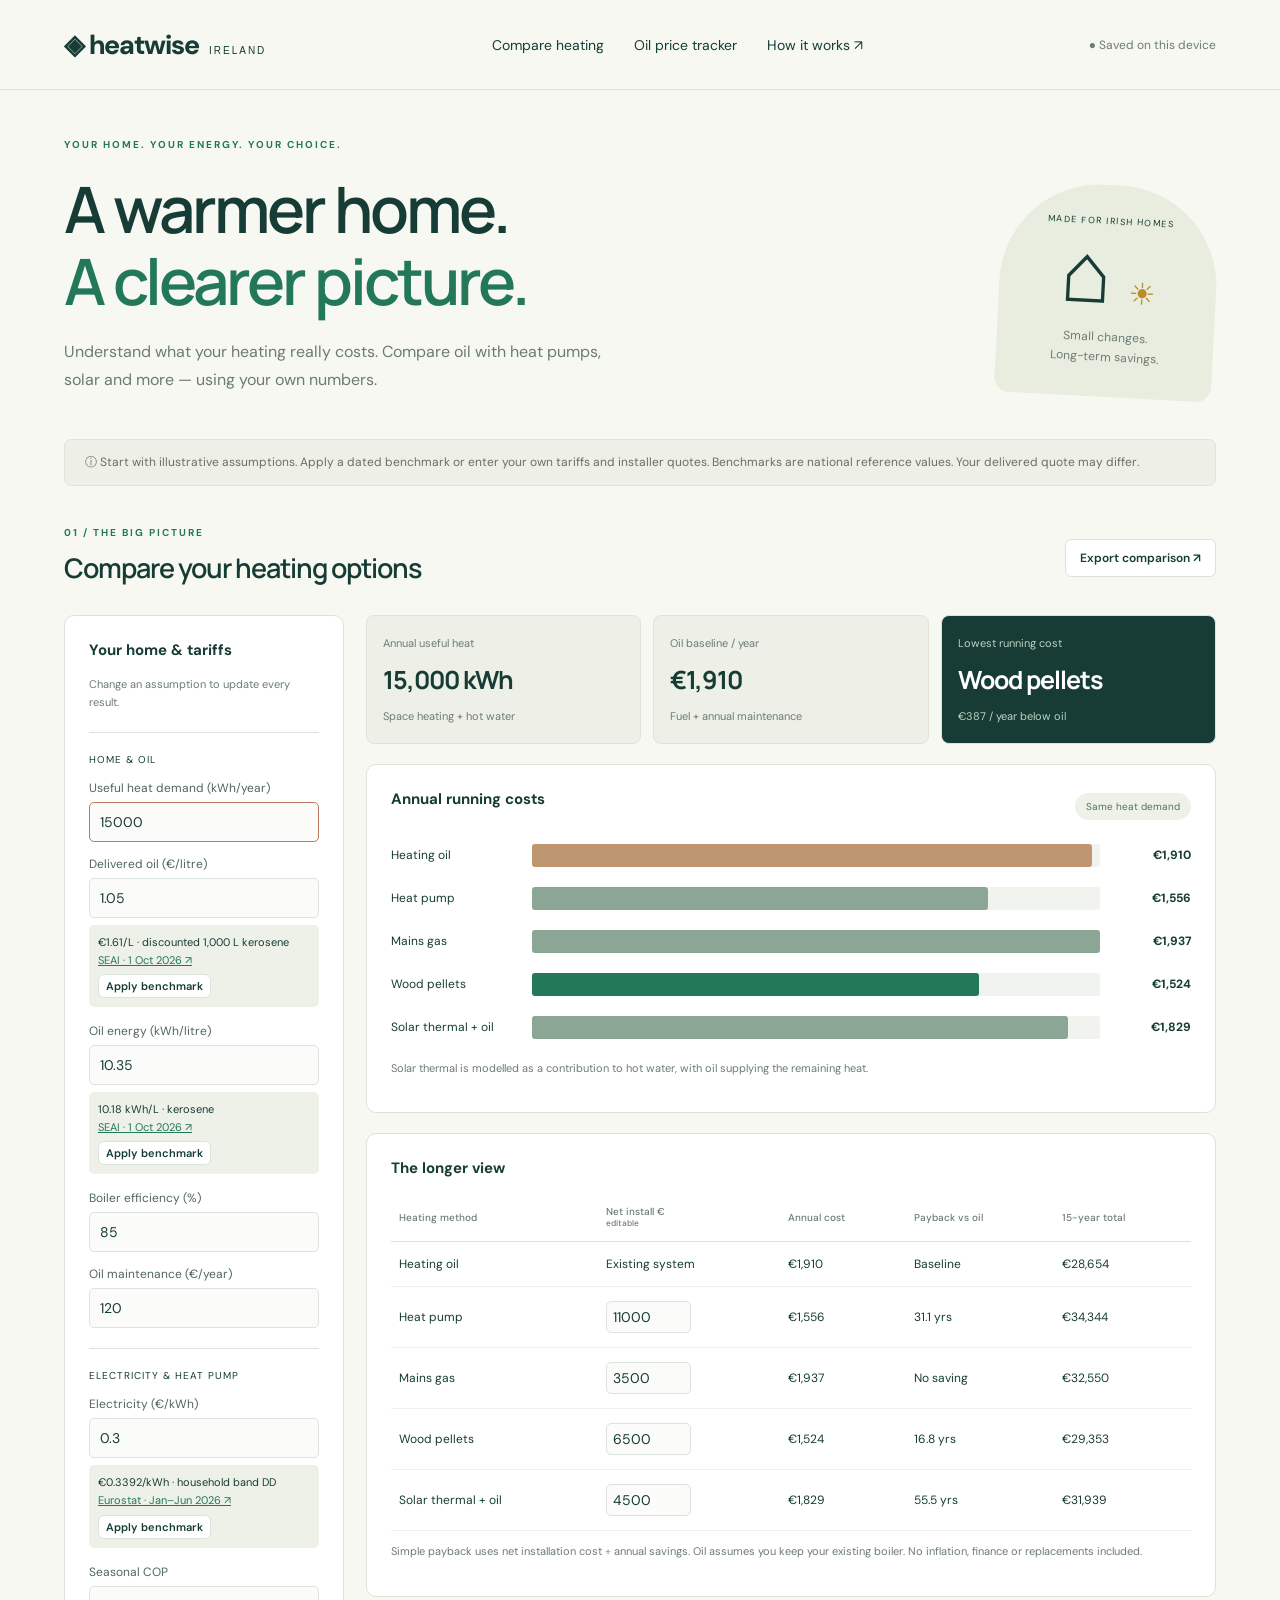
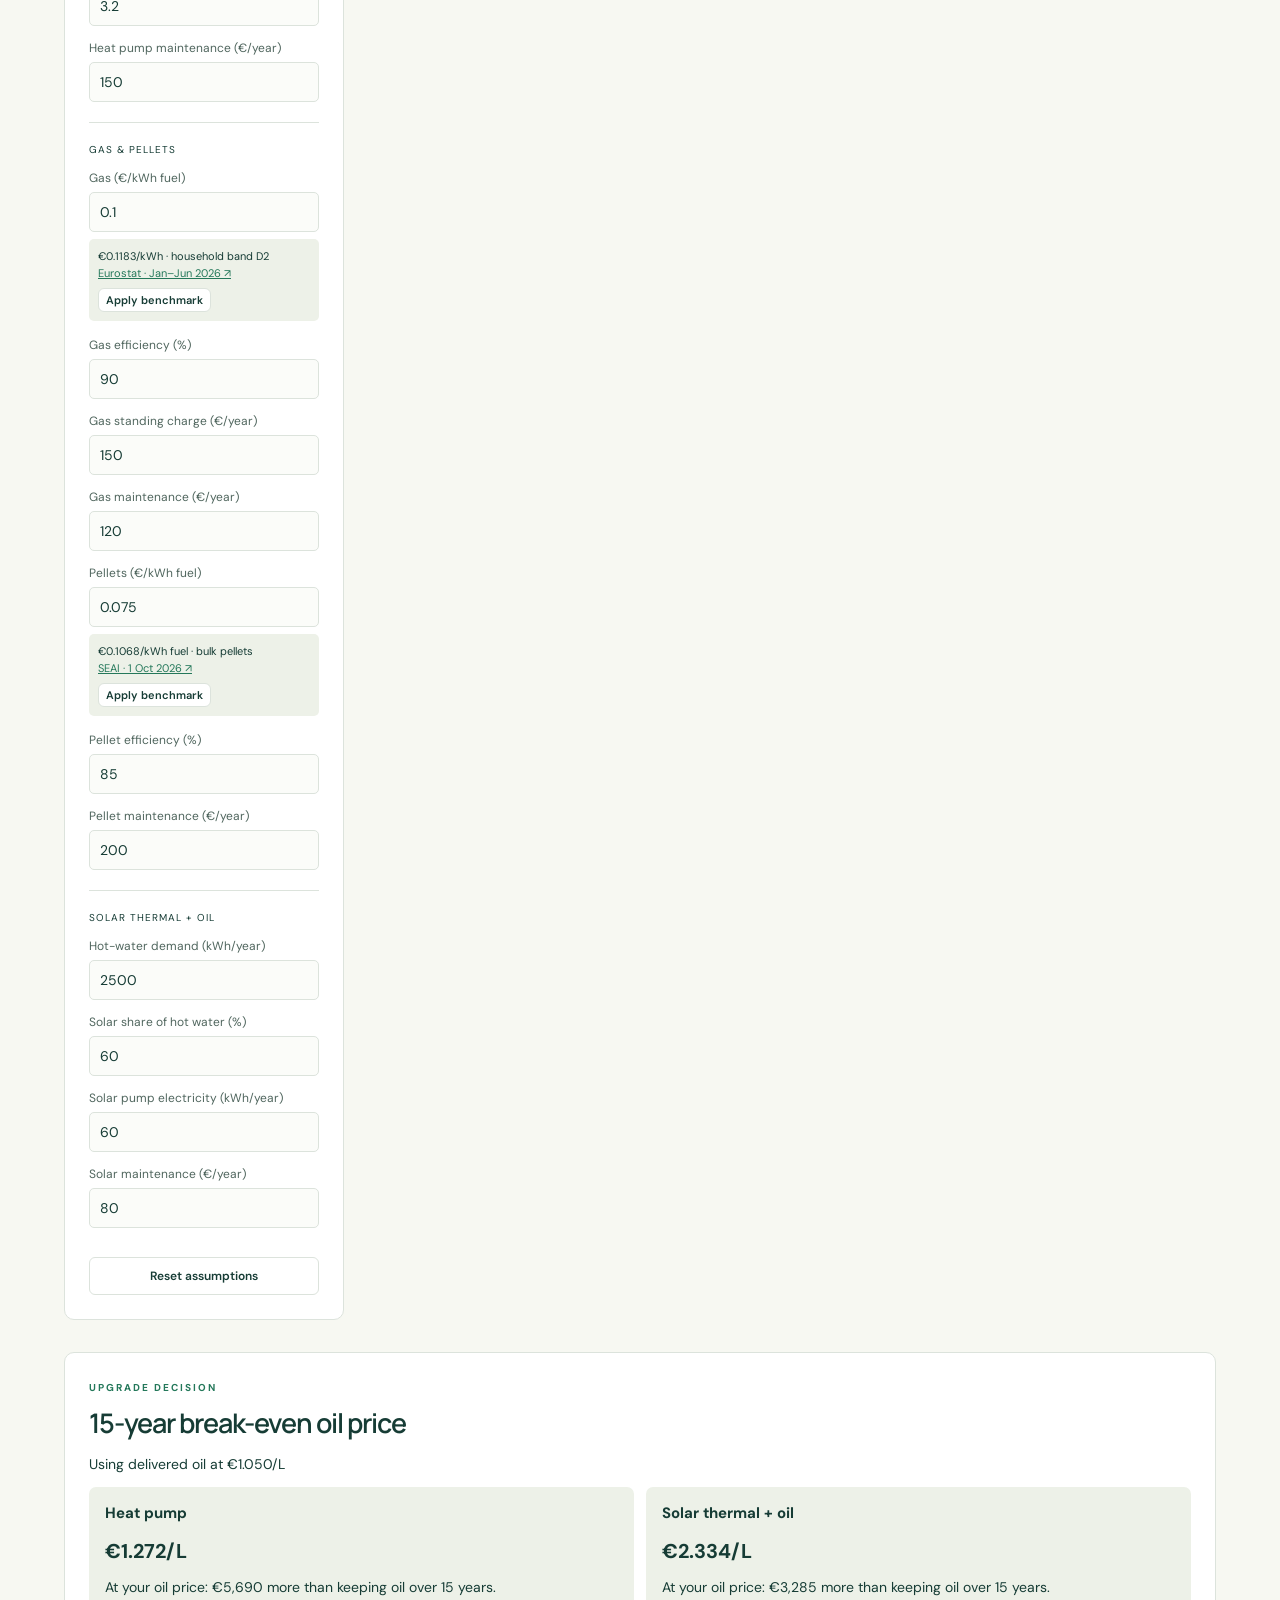
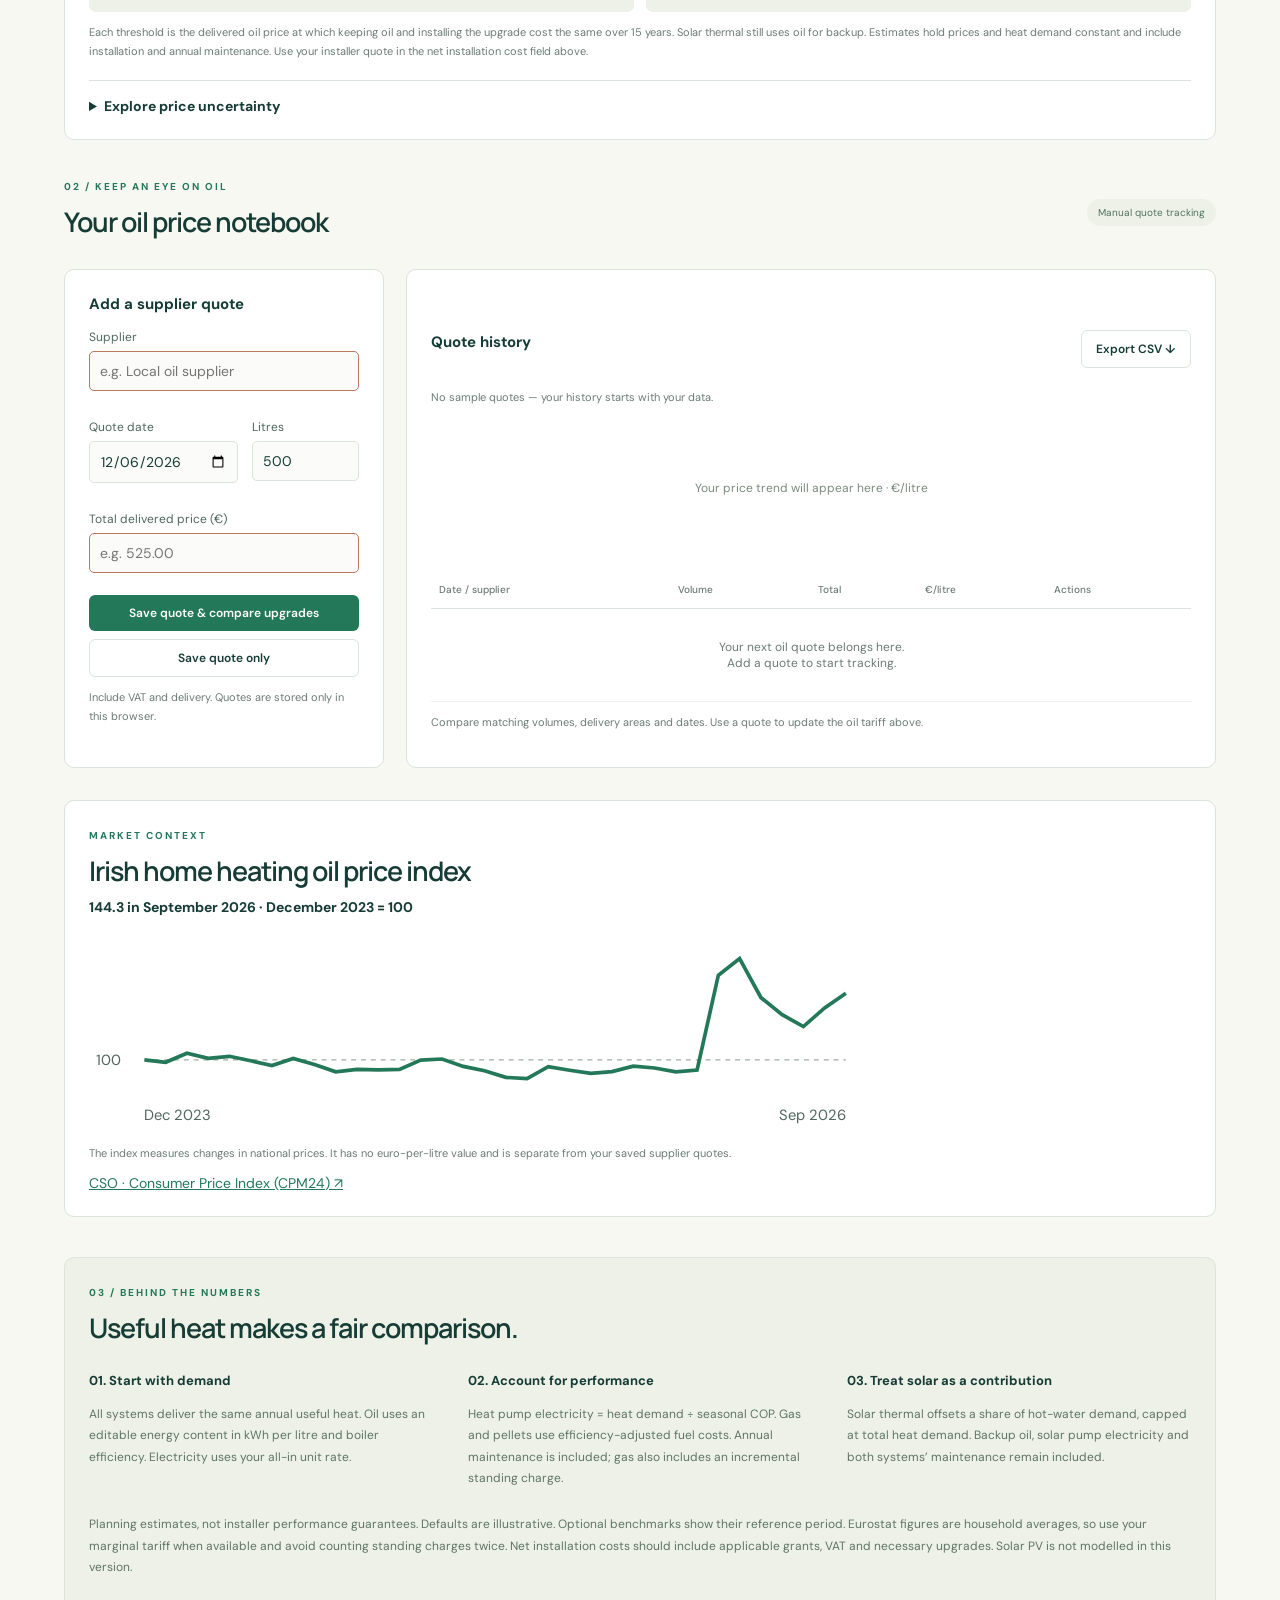
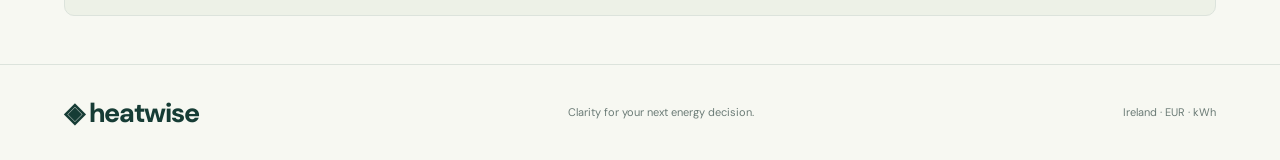
==== docs/index.html @ 2435d074 "Add Heatwise Ireland for GitHub Pages" ====
<!doctype html><html lang="en"><head><meta charset="UTF-8"><meta name="viewport" content="width=device-width,initial-scale=1"><title>Heatwise Ireland — Home heating, understood</title><link rel="stylesheet" href="style.css"></head><body><header><a class="brand" href="#">◈ heatwise<span>IRELAND</span></a><nav><a href="#compare">Compare heating</a><a href="#tracker">Oil price tracker</a><a href="#method">How it works ↗</a></nav><span class="local">● Saved on this device</span></header><main><div class="eyebrow">YOUR HOME. YOUR ENERGY. YOUR CHOICE.</div><section class="hero"><div><h1>A warmer home.<br><em>A clearer picture.</em></h1><p>Understand what your heating really costs. Compare oil with heat pumps, solar and more — using your own numbers.</p></div><div class="hero-note"><span>MADE FOR IRISH HOMES</span><div class="house">⌂ <span>☀</span></div><p>Small changes.<br>Long-term savings.</p></div></section><div class="notice">ⓘ Start with illustrative assumptions. Apply a dated benchmark or enter your own tariffs and installer quotes. Benchmarks are national reference values. Your delivered quote may differ.</div><section id="compare"><div class="section-head"><div><span class="eyebrow">01 / THE BIG PICTURE</span><h2>Compare your heating options</h2></div><button id="export">Export comparison ↗</button></div><div class="workspace"><aside class="panel"><h3>Your home & tariffs</h3><p class="muted">Change an assumption to update every result.</p><div id="fields"></div><button class="reset" id="reset">Reset assumptions</button></aside><div><div class="metrics"><div><span>Annual useful heat</span><strong id="heat"></strong><small>Space heating + hot water</small></div><div><span>Oil baseline / year</span><strong id="baseline"></strong><small>Fuel + annual maintenance</small></div><div class="green"><span>Lowest running cost</span><strong id="winner"></strong><small id="saving"></small></div></div><div class="panel results"><div class="section-head"><h3>Annual running costs</h3><span class="tag">Same heat demand</span></div><div id="bars"></div><p class="muted">Solar thermal is modelled as a contribution to hot water, with oil supplying the remaining heat.</p></div><div class="panel table-wrap"><h3>The longer view</h3><table><thead><tr><th>Heating method</th><th>Net install € <small>editable</small></th><th>Annual cost</th><th>Payback vs oil</th><th>15-year total</th></tr></thead><tbody id="table"></tbody></table><p class="muted">Simple payback uses net installation cost ÷ annual savings. Oil assumes you keep your existing boiler. No inflation, finance or replacements included.</p></div></div></div></section><section class="panel index-panel" id="upgrade-decision" aria-labelledby="upgrade-title">
  <span class="eyebrow">UPGRADE DECISION</span>
  <h2 id="upgrade-title" tabindex="-1">15-year break-even oil price</h2>
  <p id="upgrade-oil"></p>
  <div class="upgrade-options" id="upgrade-options" aria-live="polite"></div>
  <p class="muted">Each threshold is the delivered oil price at which keeping oil and installing the upgrade cost the same over 15 years. Solar thermal still uses oil for backup. Estimates hold prices and heat demand constant and include installation and annual maintenance. Use your installer quote in the net installation cost field above.</p>
<details id="price-uncertainty">
  <summary>Explore price uncertainty</summary>
  <p>See how oil and electricity prices could change the 15-year comparison. Scenarios start from the oil quote and electricity rate in your current comparison.</p>
  <div class="scenario-inputs">
    <label>Oil trend (% per year)<input id="scenario-oil" type="number" min="-20" max="20" step="0.5" value="0" required></label>
    <label>Electricity trend (% per year)<input id="scenario-electric" type="number" min="-20" max="20" step="0.5" value="0" required></label>
    <label>Electricity response to oil swings (%)<input id="scenario-link" type="number" min="0" max="100" step="5" value="25" required></label>
    <label>Heat pump performance (% of your seasonal COP)<input id="scenario-cop" type="number" min="25" max="100" step="1" value="100" required></label>
  </div>
  <div id="scenario-results" class="upgrade-options" aria-live="polite"></div>
  <p class="muted">1,000 scenarios. Year one uses your entered prices. Later years sample swings from overlapping 12-month changes in the CSO oil index (Dec 2023–Sep 2026), centred around your chosen trend. The electricity response is an assumption. At 25%, electricity follows one quarter of each oil swing on a log scale. Each year samples a fresh swing around the trend. Heat demand stays fixed and totals are undiscounted. The range covers the middle 80% of modelled outcomes. Scenario shares describe this model and its short historical sample.</p>
</details></section><section id="tracker"><div class="section-head"><div><span class="eyebrow">02 / KEEP AN EYE ON OIL</span><h2>Your oil price notebook</h2></div><span class="tag">Manual quote tracking</span></div><div class="tracker-grid"><form class="panel" id="quoteForm"><h3>Add a supplier quote</h3><label>Supplier<input id="supplier" required maxlength="80" placeholder="e.g. Local oil supplier"></label><div class="two"><label>Quote date<input id="date" type="date" required></label><label>Litres<input id="litres" type="number" min="1" max="20000" value="500" required></label></div><label>Total delivered price (€)<input id="total" type="number" min="0.01" max="100000" step="0.01" placeholder="e.g. 525.00" required></label><button class="primary" type="submit" value="compare">Save quote &amp; compare upgrades</button><button class="save-only" type="submit" value="save">Save quote only</button><p class="muted">Include VAT and delivery. Quotes are stored only in this browser.</p></form><div class="panel table-wrap"><div class="section-head"><h3>Quote history</h3><button id="exportQuotes">Export CSV ↓</button></div><div id="quoteSummary" class="muted"></div><svg id="chart" viewBox="0 0 650 130" role="img" aria-label="Oil quote prices over time"></svg><table><thead><tr><th>Date / supplier</th><th>Volume</th><th>Total</th><th>€/litre</th><th>Actions</th></tr></thead><tbody id="quotes"></tbody></table><p class="muted">Compare matching volumes, delivery areas and dates. Use a quote to update the oil tariff above.</p></div></div></section><section class="panel index-panel" aria-labelledby="index-title">
  <span class="eyebrow">MARKET CONTEXT</span>
  <h2 id="index-title">Irish home heating oil price index</h2>
  <strong id="index-latest"></strong>
  <svg id="oil-index-chart" viewBox="0 0 650 165" role="img"
    aria-label="CSO monthly home heating oil price index, December 2023 to September 2026. Latest value 144.3, with December 2023 equal to 100."></svg>
  <p class="muted">The index measures changes in national prices. It has no euro-per-litre value and is separate from your saved supplier quotes.</p>
  <a href="https://data.cso.ie/table/CPM24" target="_blank" rel="noopener">CSO · Consumer Price Index (CPM24) ↗</a>
</section><section class="panel method" id="method"><span class="eyebrow">03 / BEHIND THE NUMBERS</span><h2>Useful heat makes a fair comparison.</h2><div class="method-grid"><div><h3>01. Start with demand</h3><p>All systems deliver the same annual useful heat. Oil uses an editable energy content in kWh per litre and boiler efficiency. Electricity uses your all-in unit rate.</p></div><div><h3>02. Account for performance</h3><p>Heat pump electricity = heat demand ÷ seasonal COP. Gas and pellets use efficiency-adjusted fuel costs. Annual maintenance is included; gas also includes an incremental standing charge.</p></div><div><h3>03. Treat solar as a contribution</h3><p>Solar thermal offsets a share of hot-water demand, capped at total heat demand. Backup oil, solar pump electricity and both systems’ maintenance remain included.</p></div></div><p class="muted">Planning estimates, not installer performance guarantees. Defaults are illustrative. Optional benchmarks show their reference period. Eurostat figures are household averages, so use your marginal tariff when available and avoid counting standing charges twice. Net installation costs should include applicable grants, VAT and necessary upgrades. Solar PV is not modelled in this version.</p></section></main><footer><a class="brand" href="#">◈ heatwise</a><span>Clarity for your next energy decision.</span><span>Ireland · EUR · kWh</span></footer><div id="toast" role="status"></div><script src="benchmarks.js"></script><script src="price-scenarios.js"></script><script src="app.js"></script><script src="uncertainty.js"></script></body></html>
---- docs/style.css ----
@import url('https://fonts.googleapis.com/css2?family=DM+Sans:wght@400;500;600;700&family=Manrope:wght@400;500;600;700;800&display=swap');
:root{--ink:#163c35;--muted:#6b7b76;--line:#dce3dc;--green:#24785a;--bg:#f7f8f2}*{box-sizing:border-box}html{scroll-behavior:smooth}body{margin:0;background:var(--bg);color:var(--ink);font:14px 'DM Sans',sans-serif}header{height:90px;border-bottom:1px solid var(--line);display:flex;align-items:center;justify-content:space-between;padding:0 5%;gap:20px}.brand{text-decoration:none;color:var(--ink);font-size:27px;font-weight:800;letter-spacing:-1px}.brand span{font:10px sans-serif;letter-spacing:2px;margin-left:10px}nav{display:flex;gap:30px}nav a{color:var(--ink);text-decoration:none}.local{font-size:12px;color:var(--muted)}main{max-width:1400px;margin:auto;padding:48px 5%}.eyebrow{font-size:10px;letter-spacing:2px;font-weight:700;color:var(--green)}.hero{display:flex;justify-content:space-between;align-items:center;margin:22px 0 30px}h1{font:600 clamp(36px,5vw,66px)/1.12 'Manrope',sans-serif;letter-spacing:-3px;margin:0 0 22px}h1 em{font-style:normal;color:var(--green)}.hero p{font-size:16px;color:var(--muted);line-height:1.7;max-width:540px}.hero-note{padding:25px 45px;background:#e8eddf;border-radius:100px 100px 15px 15px;text-align:center;transform:rotate(3deg)}.hero-note>span{font-size:9px;letter-spacing:1.5px}.house{font-size:85px;line-height:1.1}.house span{font-size:30px;color:#bc8c28}.hero-note p{font-size:12px;margin:5px}.notice{background:#eef0e7;border:1px solid #dfe5d6;padding:14px 20px;font-size:12px;border-radius:7px;color:#66715e}section{scroll-margin-top:20px}.section-head{display:flex;align-items:center;justify-content:space-between;gap:16px;margin:36px 0 20px}h2{font:600 27px 'Manrope',sans-serif;letter-spacing:-1px;margin:9px 0}h3{font-size:15px;margin:0 0 15px}button{cursor:pointer;background:white;border:1px solid var(--line);border-radius:6px;padding:10px 14px;color:var(--ink);font:600 12px 'DM Sans',sans-serif}button:hover{background:#e6eee3}button:focus-visible,a:focus-visible,input:focus-visible{outline:3px solid #b99a4e;outline-offset:2px}.workspace{display:grid;grid-template-columns:280px 1fr;gap:22px;align-items:start}.panel{background:#fff;border:1px solid var(--line);border-radius:10px;padding:24px}.muted{color:var(--muted);font-size:11px;line-height:1.7}label{display:block;font-size:12px;margin:14px 0;color:#50665e}input{font:14px 'DM Sans',sans-serif;color:var(--ink);width:100%;border:1px solid var(--line);border-radius:5px;background:#fbfcf9;padding:10px;margin-top:6px}input:invalid{border-color:#be785f}.field-group{font-size:10px;letter-spacing:1px;text-transform:uppercase;border-top:1px solid var(--line);padding-top:20px;margin-top:20px}.reset{width:100%;margin-top:15px}.metrics{display:grid;grid-template-columns:repeat(3,1fr);gap:12px;margin-bottom:20px}.metrics>div{background:#eef0e7;border:1px solid #dfe4d7;border-radius:8px;padding:20px 16px}.metrics span,.metrics small{display:block;font-size:11px;color:var(--muted)}.metrics strong{display:block;font:700 25px 'Manrope',sans-serif;letter-spacing:-1px;margin:12px 0}.metrics .green{background:var(--ink);color:#fff}.green span,.green small{color:#bcd3c4}.results{margin-bottom:20px}.results .section-head{margin:0 0 20px}.tag{font-size:10px;border-radius:20px;padding:7px 11px;background:#edf1e8;color:#53725d;white-space:nowrap}.bar-row{display:grid;grid-template-columns:125px 1fr 75px;align-items:center;gap:16px;margin:20px 0;font-size:12px}.track{height:23px;background:#f1f3ee;border-radius:3px}.bar{height:100%;background:#8ca696;border-radius:3px;transition:width .3s}.bar.oil{background:#be9770}.bar.best{background:#24785a}.bar-row strong{text-align:right}.table-wrap{overflow-x:auto}table{width:100%;border-collapse:collapse;text-align:left;font-size:12px}th{font-size:10px;color:var(--muted);font-weight:500;padding:12px 8px;border-bottom:1px solid var(--line)}td{padding:14px 8px;border-bottom:1px solid #eef0eb}td input{width:85px;margin:0;padding:6px}th small{display:block}td button{padding:6px;font-size:10px}.tracker-grid{display:grid;grid-template-columns:320px 1fr;gap:22px}.two{display:grid;grid-template-columns:1fr 1fr;gap:14px}.primary{background:var(--green);color:white;width:100%;border:0;margin-top:8px}.primary:hover{background:var(--ink)}#chart{width:100%;height:130px;margin:15px 0}.empty{text-align:center;color:var(--muted);padding:30px}.method{margin-top:40px;background:#edf1e7}.method-grid{display:grid;grid-template-columns:repeat(3,1fr);gap:35px;margin-top:26px}.method p{line-height:1.8;font-size:12px;color:#607467}.method h3{font-size:13px}footer{border-top:1px solid var(--line);display:flex;align-items:center;justify-content:space-between;padding:30px 5%;font-size:11px;color:var(--muted)}#toast{position:fixed;bottom:24px;left:50%;transform:translateX(-50%);background:var(--ink);color:white;padding:12px 22px;border-radius:8px;display:none}@media(max-width:950px){.workspace{grid-template-columns:235px 1fr}.tracker-grid{grid-template-columns:1fr}.metrics{grid-template-columns:1fr}.hero-note{display:none}nav{gap:12px}.local{display:none}.bar-row{grid-template-columns:100px 1fr 65px;gap:8px}}@media(max-width:650px){header{height:auto;padding:20px;flex-wrap:wrap}nav{font-size:11px}main{padding:30px 18px}h1{letter-spacing:-1.5px}.workspace{grid-template-columns:1fr}.metrics{grid-template-columns:1fr 1fr}.metrics>div:last-child{grid-column:span 2}.method-grid{grid-template-columns:1fr;gap:15px}.section-head{align-items:flex-start}.panel{padding:18px}footer{gap:16px;flex-wrap:wrap}h2{font-size:23px}}

.benchmark{margin:-7px 0 16px;padding:9px;background:#edf1e8;border-radius:5px;font-size:11px;line-height:1.6}
.benchmark a,.index-panel a{color:var(--green)}
.benchmark span,.benchmark a{display:block}
.benchmark button{margin-top:5px;padding:4px 7px;font-size:11px}
.index-panel{margin-top:32px}
#oil-index-chart{display:block;width:100%;max-width:800px;height:auto;margin-top:14px}

.save-only{width:100%;margin-top:8px}
.upgrade-options{display:grid;grid-template-columns:repeat(2,minmax(0,1fr));gap:12px}
.upgrade-options article{background:#edf1e8;border-radius:7px;padding:16px}
.upgrade-options strong{font-size:20px}
.upgrade-options p{margin-bottom:0}
@media(max-width:650px){.upgrade-options{grid-template-columns:1fr}}

#price-uncertainty{margin-top:20px;border-top:1px solid var(--line);padding-top:16px}
#price-uncertainty summary{cursor:pointer;font-weight:700}
.scenario-inputs{display:grid;grid-template-columns:repeat(2,minmax(0,1fr));gap:0 16px}
@media(max-width:650px){.scenario-inputs{grid-template-columns:1fr}}
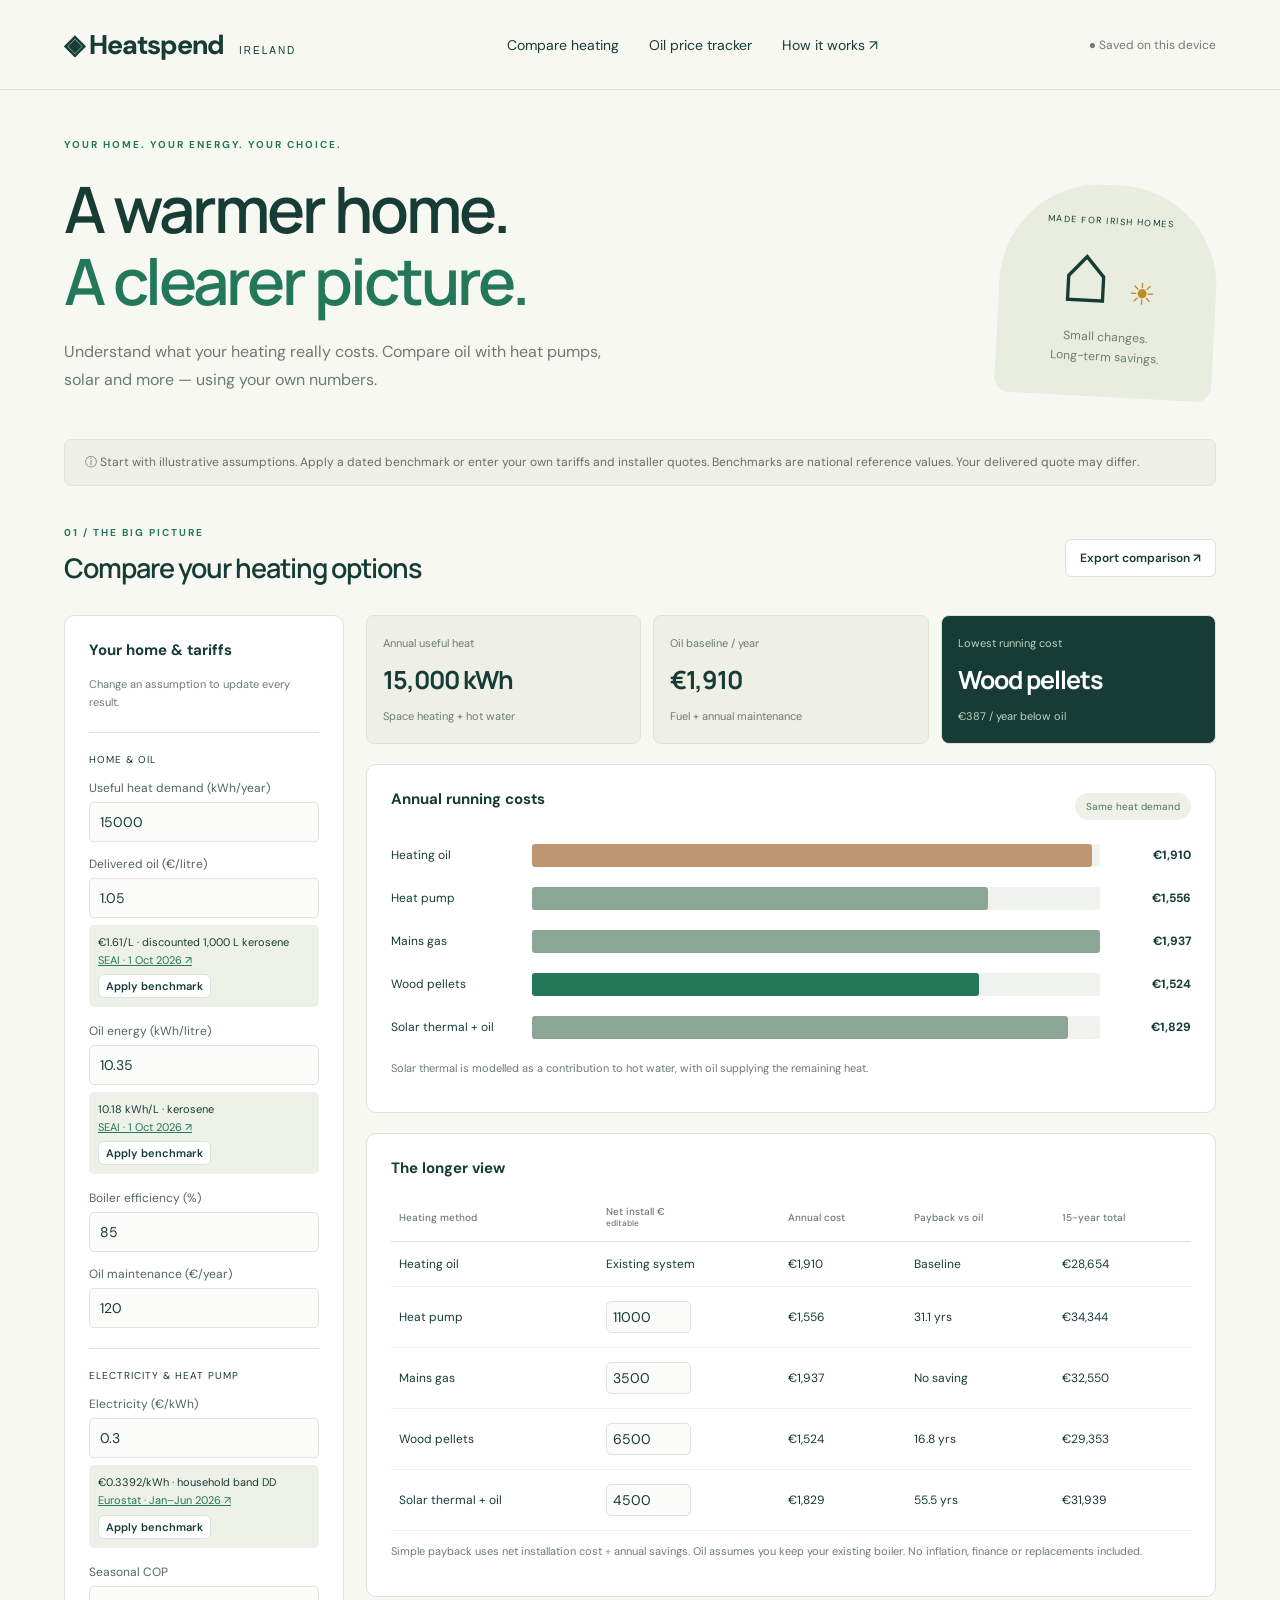
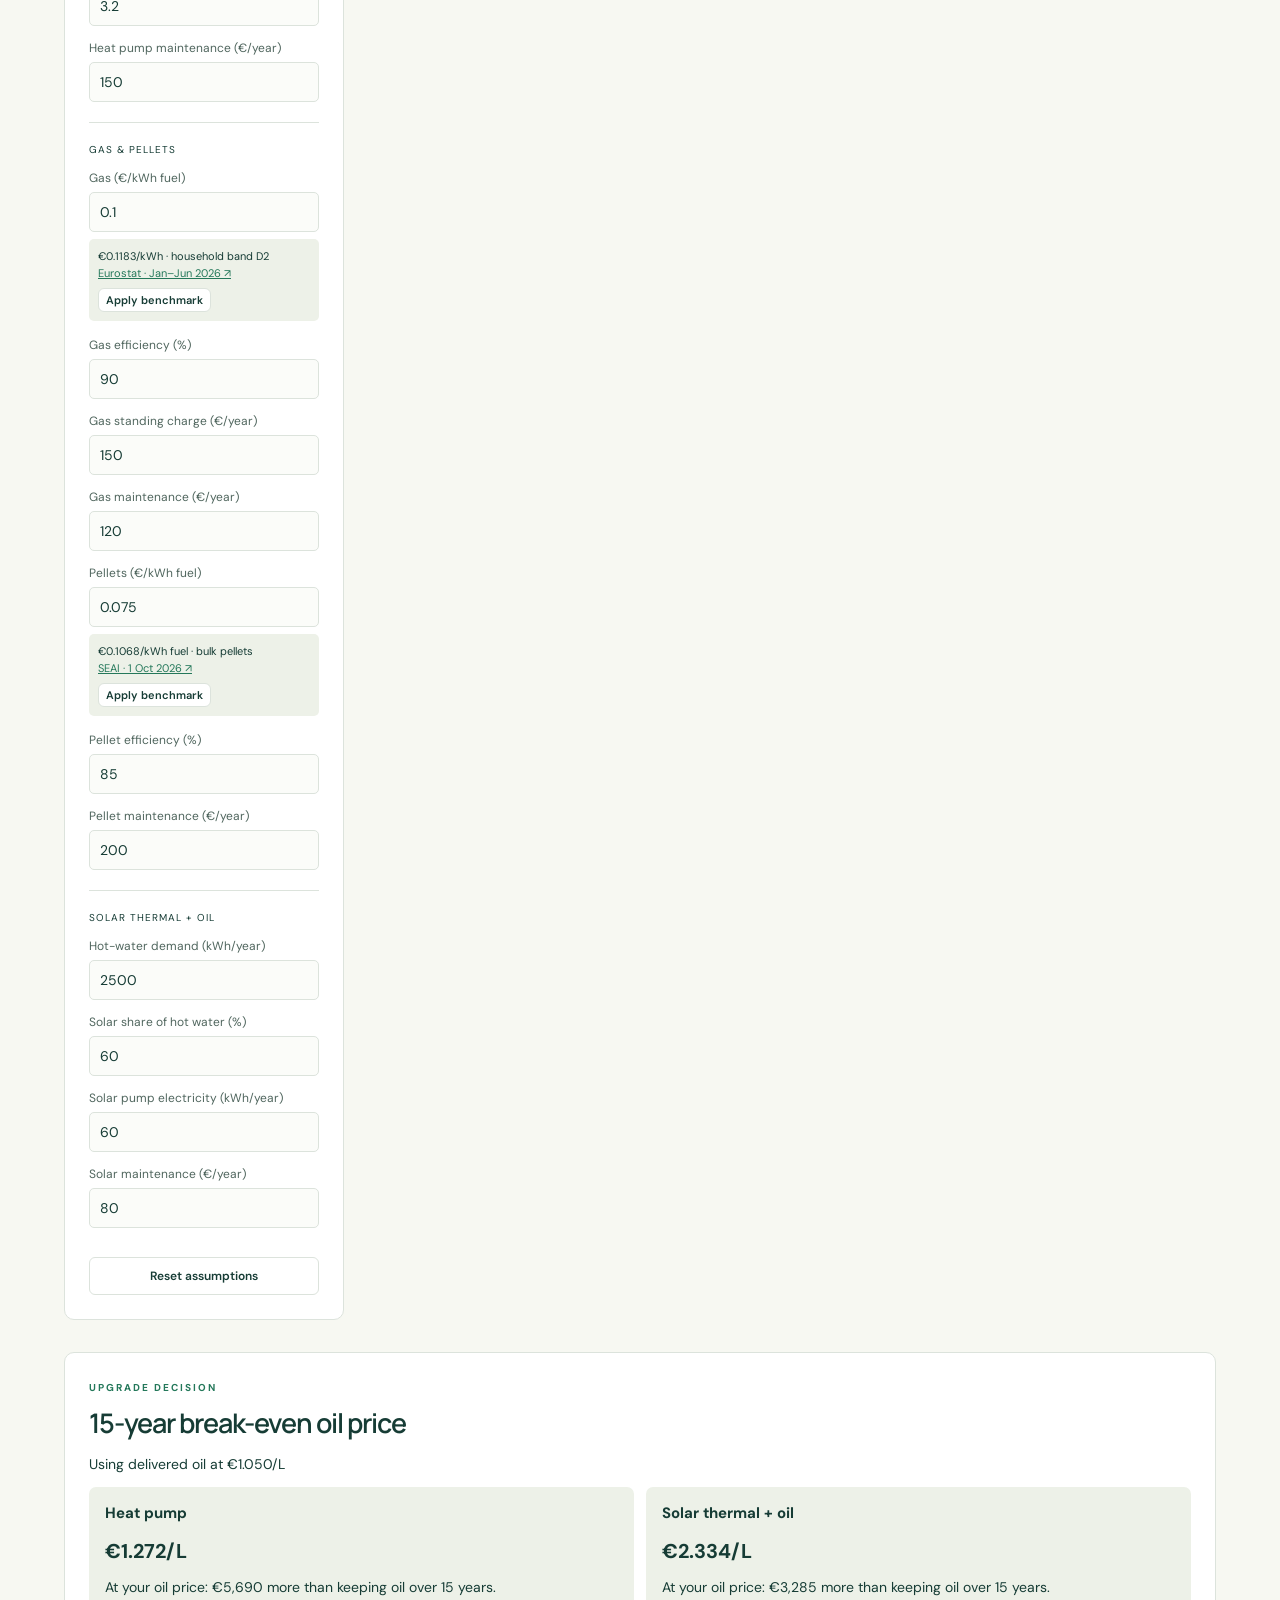
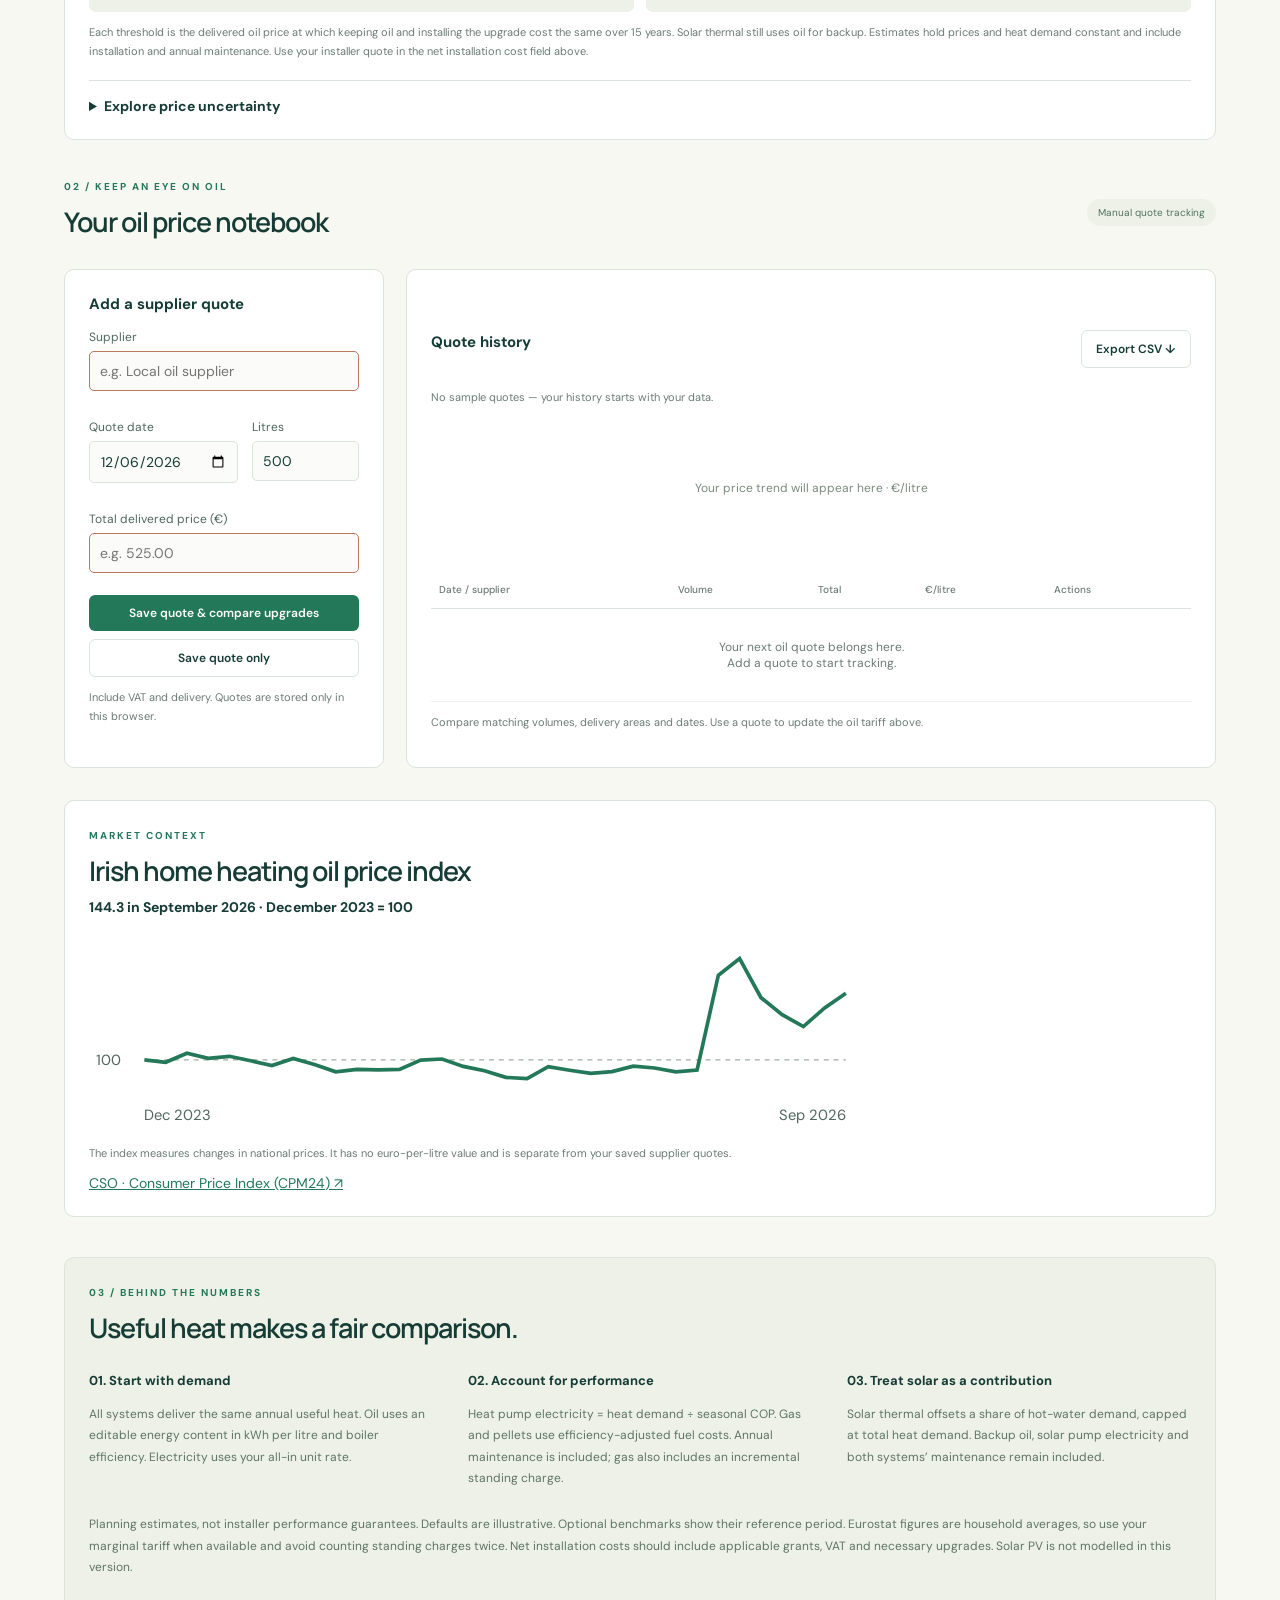
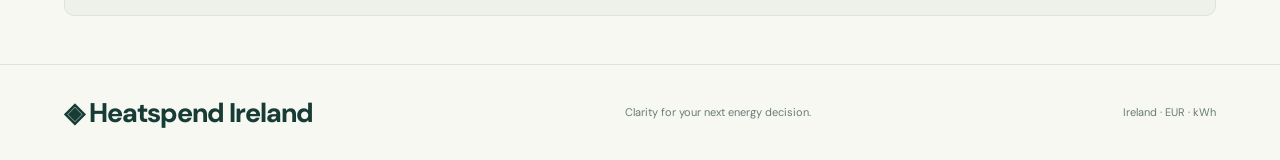
==== commit 65fe5f5f: "Rename app to Heatspend Ireland" ====
--- a/docs/index.html
+++ b/docs/index.html
@@ -1,4 +1,4 @@
-<!doctype html><html lang="en"><head><meta charset="UTF-8"><meta name="viewport" content="width=device-width,initial-scale=1"><title>Heatwise Ireland — Home heating, understood</title><link rel="stylesheet" href="style.css"></head><body><header><a class="brand" href="#">◈ heatwise<span>IRELAND</span></a><nav><a href="#compare">Compare heating</a><a href="#tracker">Oil price tracker</a><a href="#method">How it works ↗</a></nav><span class="local">● Saved on this device</span></header><main><div class="eyebrow">YOUR HOME. YOUR ENERGY. YOUR CHOICE.</div><section class="hero"><div><h1>A warmer home.<br><em>A clearer picture.</em></h1><p>Understand what your heating really costs. Compare oil with heat pumps, solar and more — using your own numbers.</p></div><div class="hero-note"><span>MADE FOR IRISH HOMES</span><div class="house">⌂ <span>☀</span></div><p>Small changes.<br>Long-term savings.</p></div></section><div class="notice">ⓘ Start with illustrative assumptions. Apply a dated benchmark or enter your own tariffs and installer quotes. Benchmarks are national reference values. Your delivered quote may differ.</div><section id="compare"><div class="section-head"><div><span class="eyebrow">01 / THE BIG PICTURE</span><h2>Compare your heating options</h2></div><button id="export">Export comparison ↗</button></div><div class="workspace"><aside class="panel"><h3>Your home & tariffs</h3><p class="muted">Change an assumption to update every result.</p><div id="fields"></div><button class="reset" id="reset">Reset assumptions</button></aside><div><div class="metrics"><div><span>Annual useful heat</span><strong id="heat"></strong><small>Space heating + hot water</small></div><div><span>Oil baseline / year</span><strong id="baseline"></strong><small>Fuel + annual maintenance</small></div><div class="green"><span>Lowest running cost</span><strong id="winner"></strong><small id="saving"></small></div></div><div class="panel results"><div class="section-head"><h3>Annual running costs</h3><span class="tag">Same heat demand</span></div><div id="bars"></div><p class="muted">Solar thermal is modelled as a contribution to hot water, with oil supplying the remaining heat.</p></div><div class="panel table-wrap"><h3>The longer view</h3><table><thead><tr><th>Heating method</th><th>Net install € <small>editable</small></th><th>Annual cost</th><th>Payback vs oil</th><th>15-year total</th></tr></thead><tbody id="table"></tbody></table><p class="muted">Simple payback uses net installation cost ÷ annual savings. Oil assumes you keep your existing boiler. No inflation, finance or replacements included.</p></div></div></div></section><section class="panel index-panel" id="upgrade-decision" aria-labelledby="upgrade-title">
+<!doctype html><html lang="en"><head><meta charset="UTF-8"><meta name="viewport" content="width=device-width,initial-scale=1"><title>Heatspend Ireland — Home heating, understood</title><link rel="stylesheet" href="style.css"></head><body><header><a class="brand" href="#">◈ Heatspend <span>IRELAND</span></a><nav><a href="#compare">Compare heating</a><a href="#tracker">Oil price tracker</a><a href="#method">How it works ↗</a></nav><span class="local">● Saved on this device</span></header><main><div class="eyebrow">YOUR HOME. YOUR ENERGY. YOUR CHOICE.</div><section class="hero"><div><h1>A warmer home.<br><em>A clearer picture.</em></h1><p>Understand what your heating really costs. Compare oil with heat pumps, solar and more — using your own numbers.</p></div><div class="hero-note"><span>MADE FOR IRISH HOMES</span><div class="house">⌂ <span>☀</span></div><p>Small changes.<br>Long-term savings.</p></div></section><div class="notice">ⓘ Start with illustrative assumptions. Apply a dated benchmark or enter your own tariffs and installer quotes. Benchmarks are national reference values. Your delivered quote may differ.</div><section id="compare"><div class="section-head"><div><span class="eyebrow">01 / THE BIG PICTURE</span><h2>Compare your heating options</h2></div><button id="export">Export comparison ↗</button></div><div class="workspace"><aside class="panel"><h3>Your home & tariffs</h3><p class="muted">Change an assumption to update every result.</p><div id="fields"></div><button class="reset" id="reset">Reset assumptions</button></aside><div><div class="metrics"><div><span>Annual useful heat</span><strong id="heat"></strong><small>Space heating + hot water</small></div><div><span>Oil baseline / year</span><strong id="baseline"></strong><small>Fuel + annual maintenance</small></div><div class="green"><span>Lowest running cost</span><strong id="winner"></strong><small id="saving"></small></div></div><div class="panel results"><div class="section-head"><h3>Annual running costs</h3><span class="tag">Same heat demand</span></div><div id="bars"></div><p class="muted">Solar thermal is modelled as a contribution to hot water, with oil supplying the remaining heat.</p></div><div class="panel table-wrap"><h3>The longer view</h3><table><thead><tr><th>Heating method</th><th>Net install € <small>editable</small></th><th>Annual cost</th><th>Payback vs oil</th><th>15-year total</th></tr></thead><tbody id="table"></tbody></table><p class="muted">Simple payback uses net installation cost ÷ annual savings. Oil assumes you keep your existing boiler. No inflation, finance or replacements included.</p></div></div></div></section><section class="panel index-panel" id="upgrade-decision" aria-labelledby="upgrade-title">
   <span class="eyebrow">UPGRADE DECISION</span>
   <h2 id="upgrade-title" tabindex="-1">15-year break-even oil price</h2>
   <p id="upgrade-oil"></p>
@@ -23,4 +23,4 @@
     aria-label="CSO monthly home heating oil price index, December 2023 to September 2026. Latest value 144.3, with December 2023 equal to 100."></svg>
   <p class="muted">The index measures changes in national prices. It has no euro-per-litre value and is separate from your saved supplier quotes.</p>
   <a href="https://data.cso.ie/table/CPM24" target="_blank" rel="noopener">CSO · Consumer Price Index (CPM24) ↗</a>
-</section><section class="panel method" id="method"><span class="eyebrow">03 / BEHIND THE NUMBERS</span><h2>Useful heat makes a fair comparison.</h2><div class="method-grid"><div><h3>01. Start with demand</h3><p>All systems deliver the same annual useful heat. Oil uses an editable energy content in kWh per litre and boiler efficiency. Electricity uses your all-in unit rate.</p></div><div><h3>02. Account for performance</h3><p>Heat pump electricity = heat demand ÷ seasonal COP. Gas and pellets use efficiency-adjusted fuel costs. Annual maintenance is included; gas also includes an incremental standing charge.</p></div><div><h3>03. Treat solar as a contribution</h3><p>Solar thermal offsets a share of hot-water demand, capped at total heat demand. Backup oil, solar pump electricity and both systems’ maintenance remain included.</p></div></div><p class="muted">Planning estimates, not installer performance guarantees. Defaults are illustrative. Optional benchmarks show their reference period. Eurostat figures are household averages, so use your marginal tariff when available and avoid counting standing charges twice. Net installation costs should include applicable grants, VAT and necessary upgrades. Solar PV is not modelled in this version.</p></section></main><footer><a class="brand" href="#">◈ heatwise</a><span>Clarity for your next energy decision.</span><span>Ireland · EUR · kWh</span></footer><div id="toast" role="status"></div><script src="benchmarks.js"></script><script src="price-scenarios.js"></script><script src="app.js"></script><script src="uncertainty.js"></script></body></html>
+</section><section class="panel method" id="method"><span class="eyebrow">03 / BEHIND THE NUMBERS</span><h2>Useful heat makes a fair comparison.</h2><div class="method-grid"><div><h3>01. Start with demand</h3><p>All systems deliver the same annual useful heat. Oil uses an editable energy content in kWh per litre and boiler efficiency. Electricity uses your all-in unit rate.</p></div><div><h3>02. Account for performance</h3><p>Heat pump electricity = heat demand ÷ seasonal COP. Gas and pellets use efficiency-adjusted fuel costs. Annual maintenance is included; gas also includes an incremental standing charge.</p></div><div><h3>03. Treat solar as a contribution</h3><p>Solar thermal offsets a share of hot-water demand, capped at total heat demand. Backup oil, solar pump electricity and both systems’ maintenance remain included.</p></div></div><p class="muted">Planning estimates, not installer performance guarantees. Defaults are illustrative. Optional benchmarks show their reference period. Eurostat figures are household averages, so use your marginal tariff when available and avoid counting standing charges twice. Net installation costs should include applicable grants, VAT and necessary upgrades. Solar PV is not modelled in this version.</p></section></main><footer><a class="brand" href="#">◈ Heatspend Ireland</a><span>Clarity for your next energy decision.</span><span>Ireland · EUR · kWh</span></footer><div id="toast" role="status"></div><script src="benchmarks.js"></script><script src="price-scenarios.js"></script><script src="app.js"></script><script src="uncertainty.js"></script></body></html>
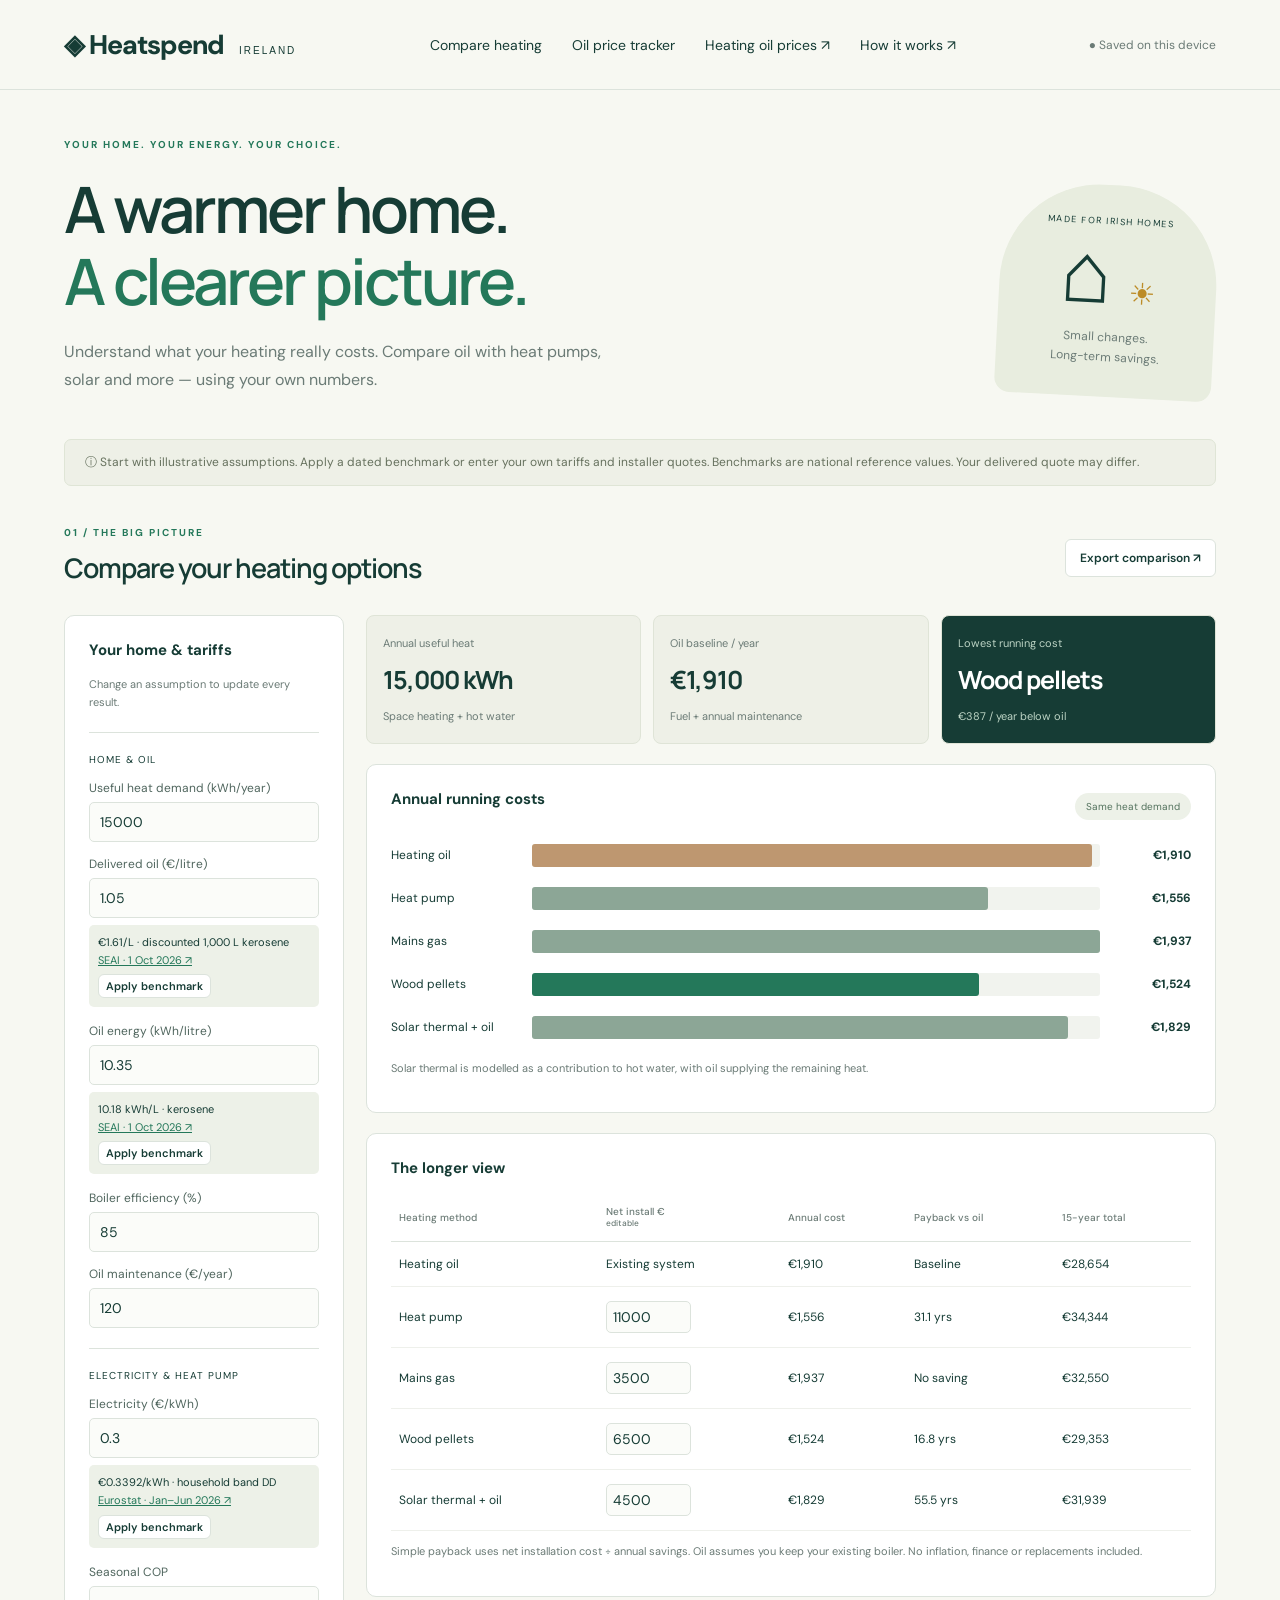
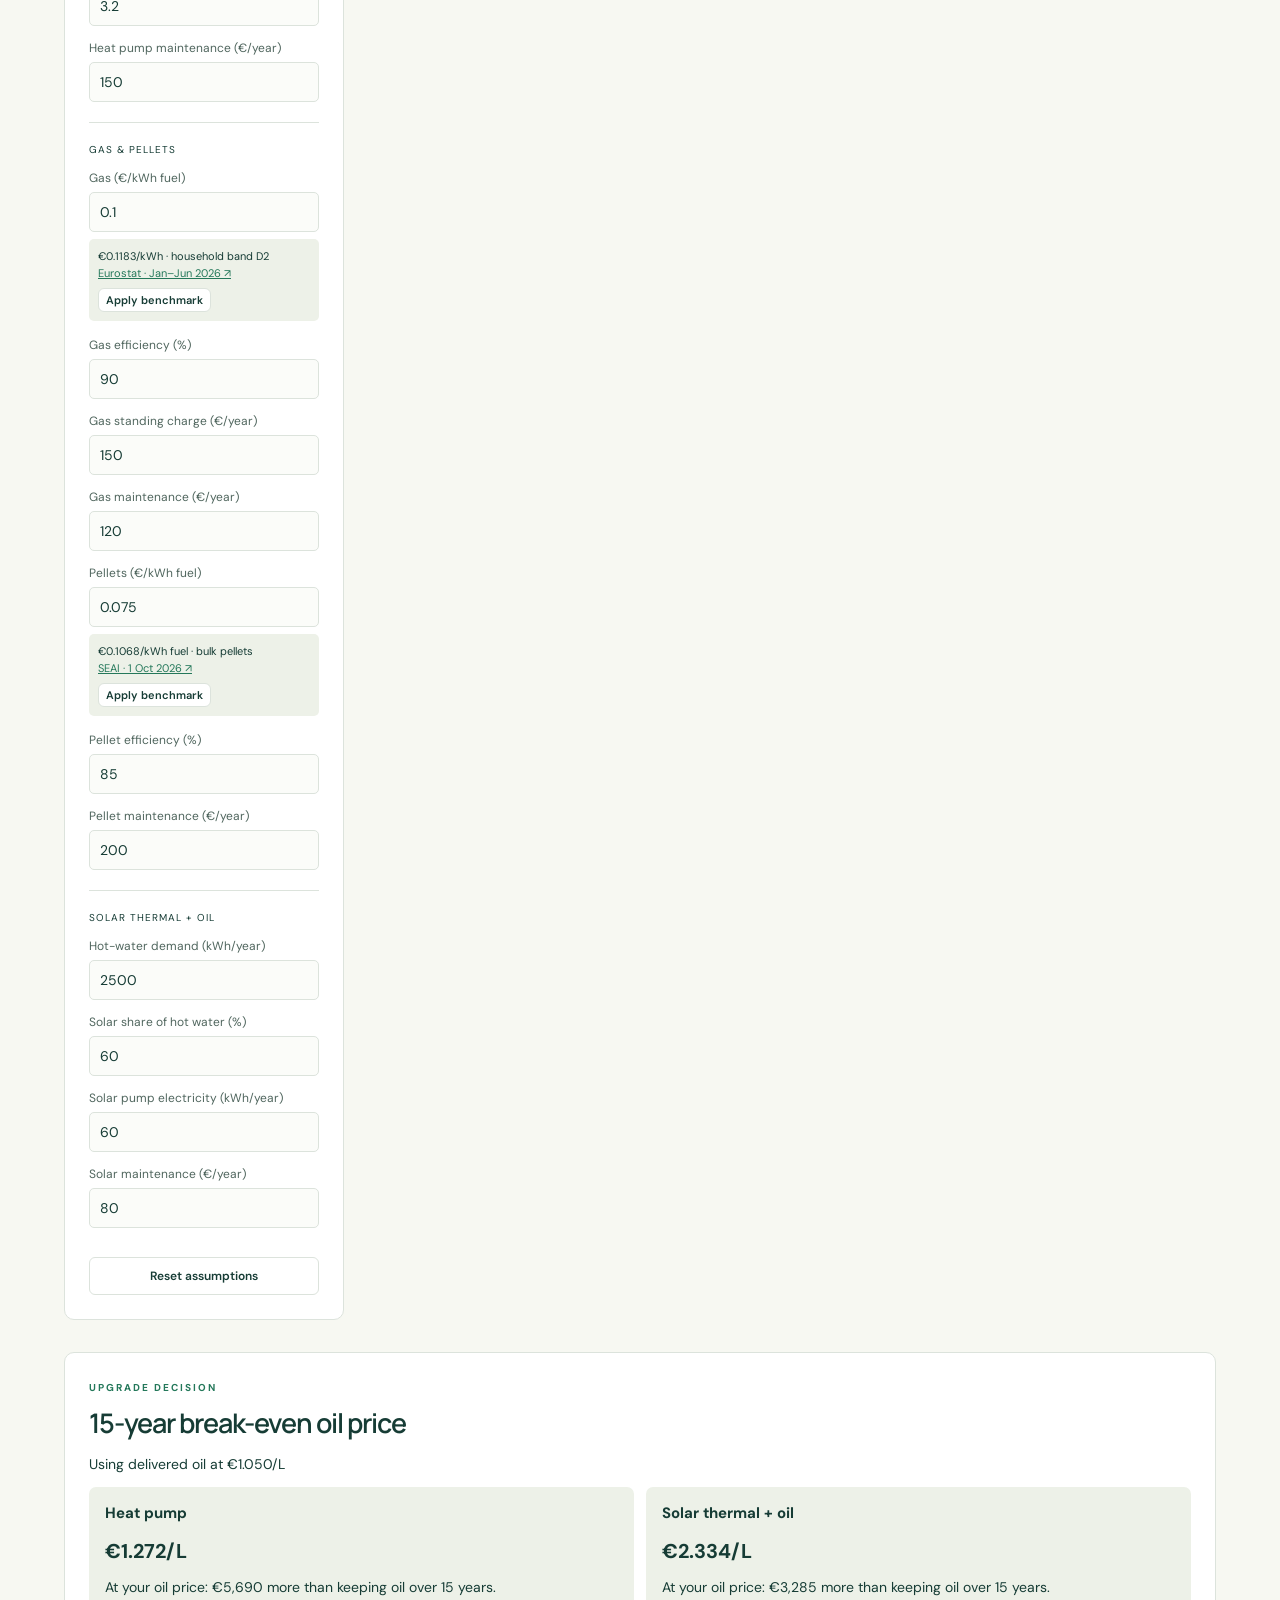
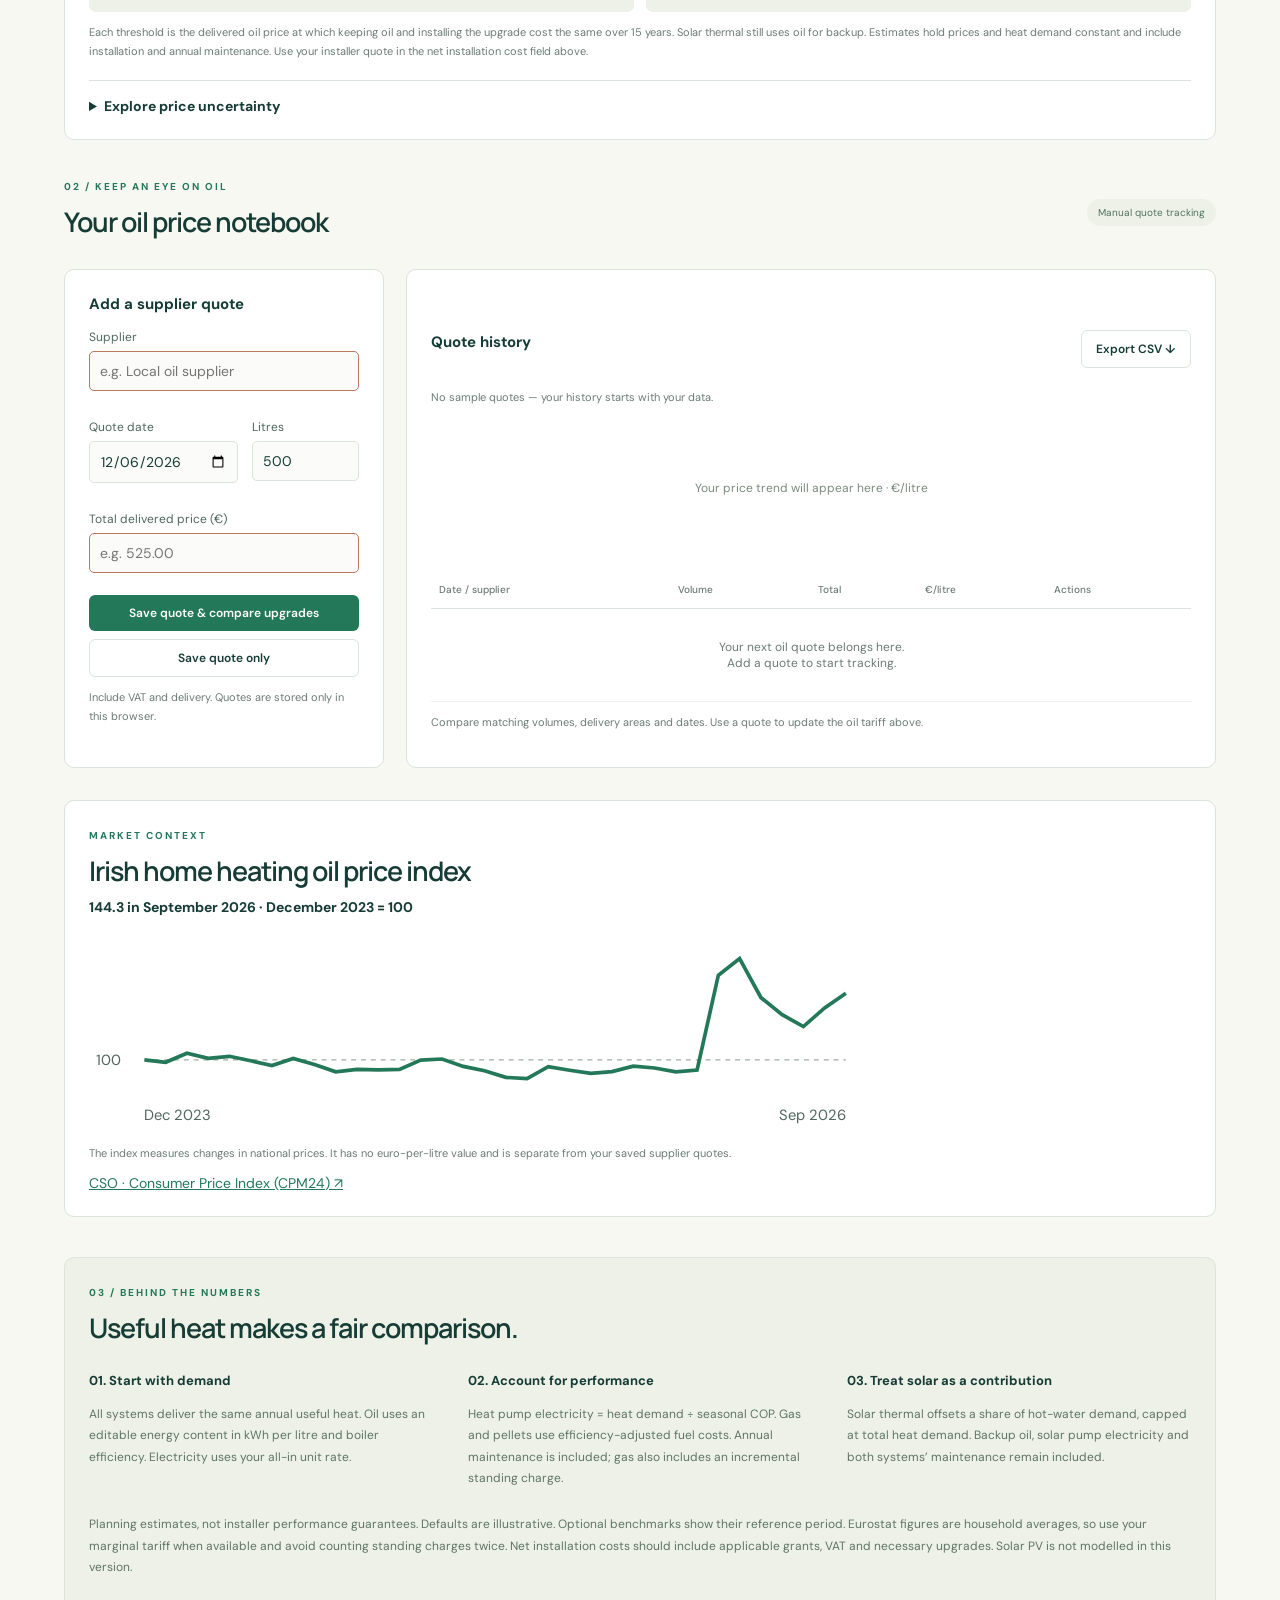
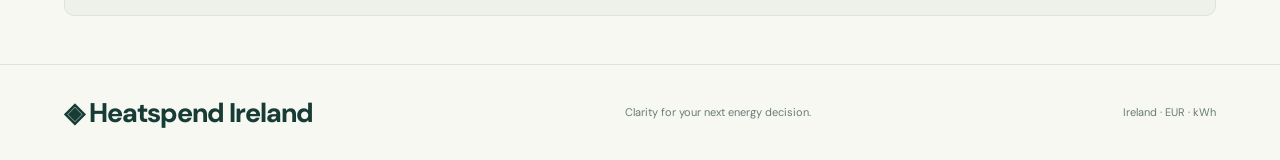
==== commit 1d906d16: "Add Heatwise home heating oil prices page" ====
--- a/docs/index.html
+++ b/docs/index.html
@@ -1,4 +1,4 @@
-<!doctype html><html lang="en"><head><meta charset="UTF-8"><meta name="viewport" content="width=device-width,initial-scale=1"><title>Heatspend Ireland — Home heating, understood</title><link rel="stylesheet" href="style.css"></head><body><header><a class="brand" href="#">◈ Heatspend <span>IRELAND</span></a><nav><a href="#compare">Compare heating</a><a href="#tracker">Oil price tracker</a><a href="#method">How it works ↗</a></nav><span class="local">● Saved on this device</span></header><main><div class="eyebrow">YOUR HOME. YOUR ENERGY. YOUR CHOICE.</div><section class="hero"><div><h1>A warmer home.<br><em>A clearer picture.</em></h1><p>Understand what your heating really costs. Compare oil with heat pumps, solar and more — using your own numbers.</p></div><div class="hero-note"><span>MADE FOR IRISH HOMES</span><div class="house">⌂ <span>☀</span></div><p>Small changes.<br>Long-term savings.</p></div></section><div class="notice">ⓘ Start with illustrative assumptions. Apply a dated benchmark or enter your own tariffs and installer quotes. Benchmarks are national reference values. Your delivered quote may differ.</div><section id="compare"><div class="section-head"><div><span class="eyebrow">01 / THE BIG PICTURE</span><h2>Compare your heating options</h2></div><button id="export">Export comparison ↗</button></div><div class="workspace"><aside class="panel"><h3>Your home & tariffs</h3><p class="muted">Change an assumption to update every result.</p><div id="fields"></div><button class="reset" id="reset">Reset assumptions</button></aside><div><div class="metrics"><div><span>Annual useful heat</span><strong id="heat"></strong><small>Space heating + hot water</small></div><div><span>Oil baseline / year</span><strong id="baseline"></strong><small>Fuel + annual maintenance</small></div><div class="green"><span>Lowest running cost</span><strong id="winner"></strong><small id="saving"></small></div></div><div class="panel results"><div class="section-head"><h3>Annual running costs</h3><span class="tag">Same heat demand</span></div><div id="bars"></div><p class="muted">Solar thermal is modelled as a contribution to hot water, with oil supplying the remaining heat.</p></div><div class="panel table-wrap"><h3>The longer view</h3><table><thead><tr><th>Heating method</th><th>Net install € <small>editable</small></th><th>Annual cost</th><th>Payback vs oil</th><th>15-year total</th></tr></thead><tbody id="table"></tbody></table><p class="muted">Simple payback uses net installation cost ÷ annual savings. Oil assumes you keep your existing boiler. No inflation, finance or replacements included.</p></div></div></div></section><section class="panel index-panel" id="upgrade-decision" aria-labelledby="upgrade-title">
+<!doctype html><html lang="en"><head><meta charset="UTF-8"><meta name="viewport" content="width=device-width,initial-scale=1"><title>Heatspend Ireland — Home heating, understood</title><link rel="stylesheet" href="style.css"></head><body><header><a class="brand" href="#">◈ Heatspend <span>IRELAND</span></a><nav><a href="#compare">Compare heating</a><a href="#tracker">Oil price tracker</a><a href="heating-oil.html">Heating oil prices ↗</a><a href="#method">How it works ↗</a></nav><span class="local">● Saved on this device</span></header><main><div class="eyebrow">YOUR HOME. YOUR ENERGY. YOUR CHOICE.</div><section class="hero"><div><h1>A warmer home.<br><em>A clearer picture.</em></h1><p>Understand what your heating really costs. Compare oil with heat pumps, solar and more — using your own numbers.</p></div><div class="hero-note"><span>MADE FOR IRISH HOMES</span><div class="house">⌂ <span>☀</span></div><p>Small changes.<br>Long-term savings.</p></div></section><div class="notice">ⓘ Start with illustrative assumptions. Apply a dated benchmark or enter your own tariffs and installer quotes. Benchmarks are national reference values. Your delivered quote may differ.</div><section id="compare"><div class="section-head"><div><span class="eyebrow">01 / THE BIG PICTURE</span><h2>Compare your heating options</h2></div><button id="export">Export comparison ↗</button></div><div class="workspace"><aside class="panel"><h3>Your home & tariffs</h3><p class="muted">Change an assumption to update every result.</p><div id="fields"></div><button class="reset" id="reset">Reset assumptions</button></aside><div><div class="metrics"><div><span>Annual useful heat</span><strong id="heat"></strong><small>Space heating + hot water</small></div><div><span>Oil baseline / year</span><strong id="baseline"></strong><small>Fuel + annual maintenance</small></div><div class="green"><span>Lowest running cost</span><strong id="winner"></strong><small id="saving"></small></div></div><div class="panel results"><div class="section-head"><h3>Annual running costs</h3><span class="tag">Same heat demand</span></div><div id="bars"></div><p class="muted">Solar thermal is modelled as a contribution to hot water, with oil supplying the remaining heat.</p></div><div class="panel table-wrap"><h3>The longer view</h3><table><thead><tr><th>Heating method</th><th>Net install € <small>editable</small></th><th>Annual cost</th><th>Payback vs oil</th><th>15-year total</th></tr></thead><tbody id="table"></tbody></table><p class="muted">Simple payback uses net installation cost ÷ annual savings. Oil assumes you keep your existing boiler. No inflation, finance or replacements included.</p></div></div></div></section><section class="panel index-panel" id="upgrade-decision" aria-labelledby="upgrade-title">
   <span class="eyebrow">UPGRADE DECISION</span>
   <h2 id="upgrade-title" tabindex="-1">15-year break-even oil price</h2>
   <p id="upgrade-oil"></p>
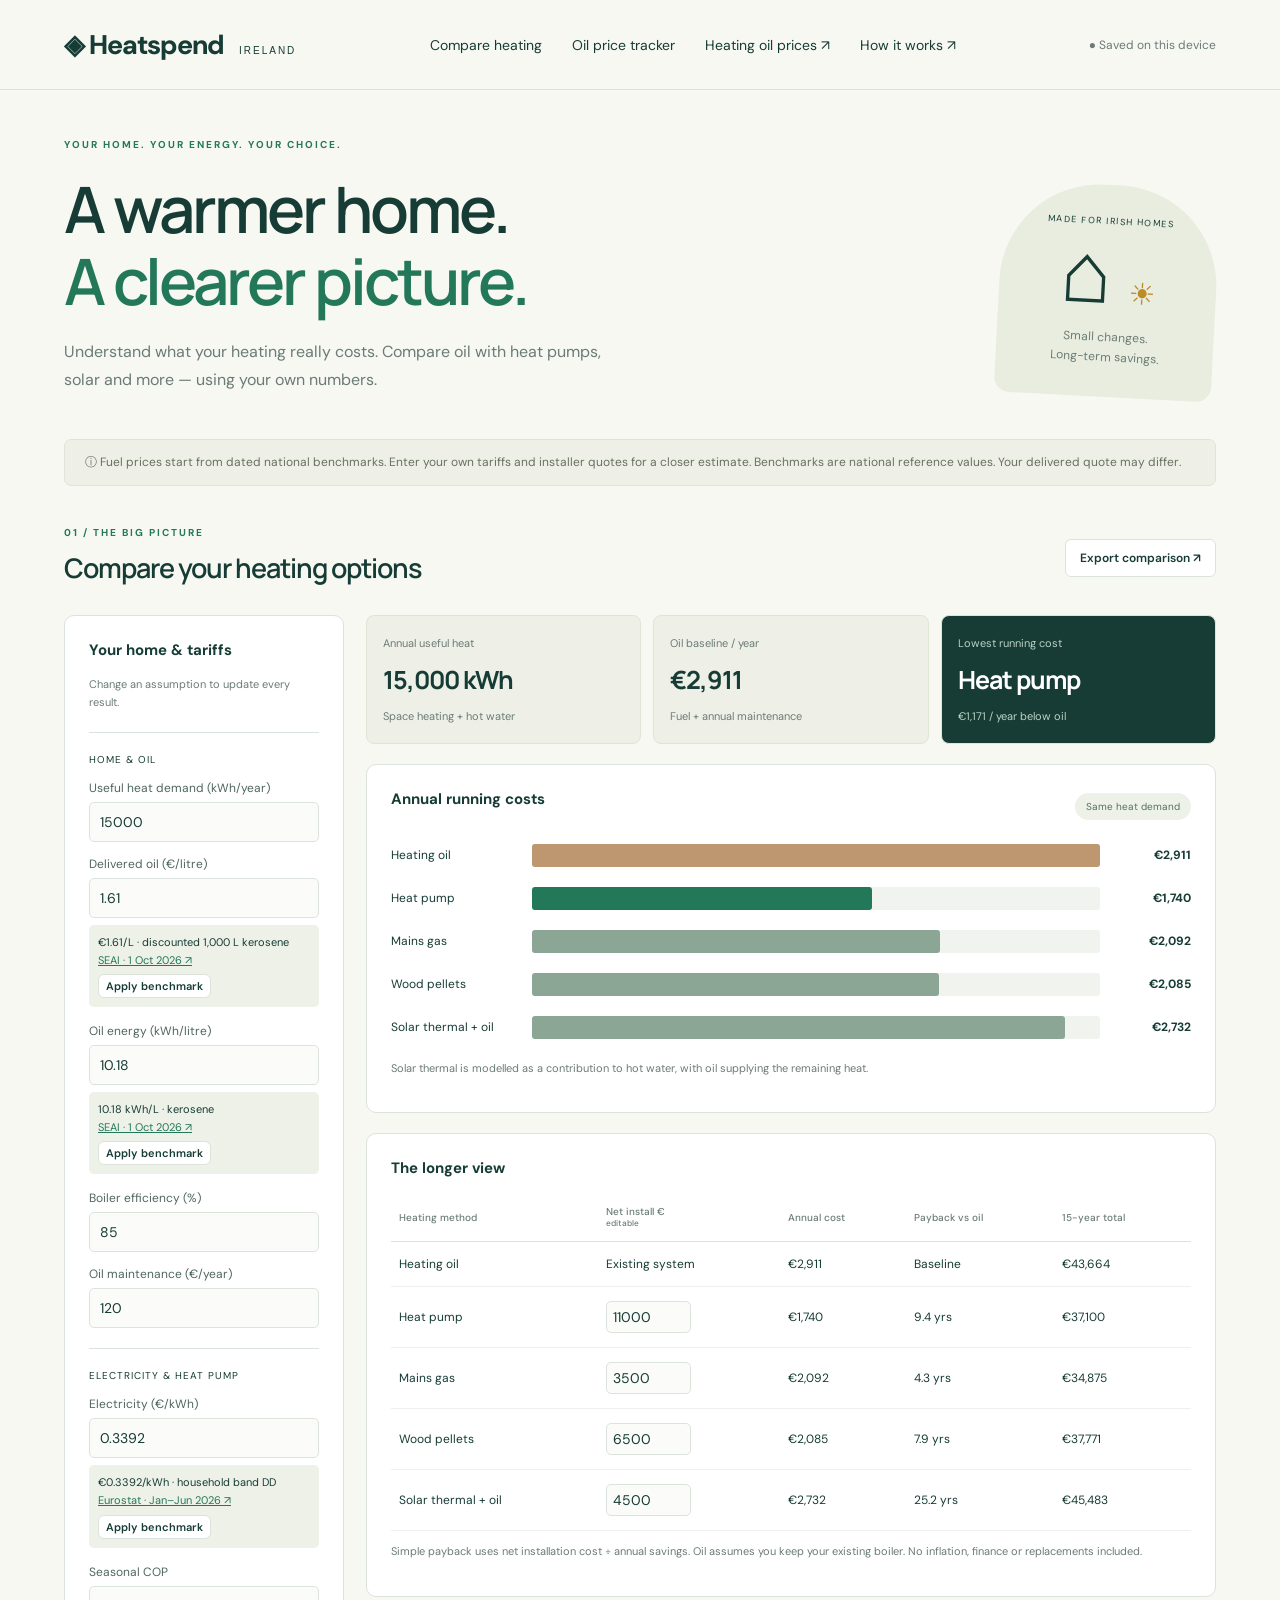
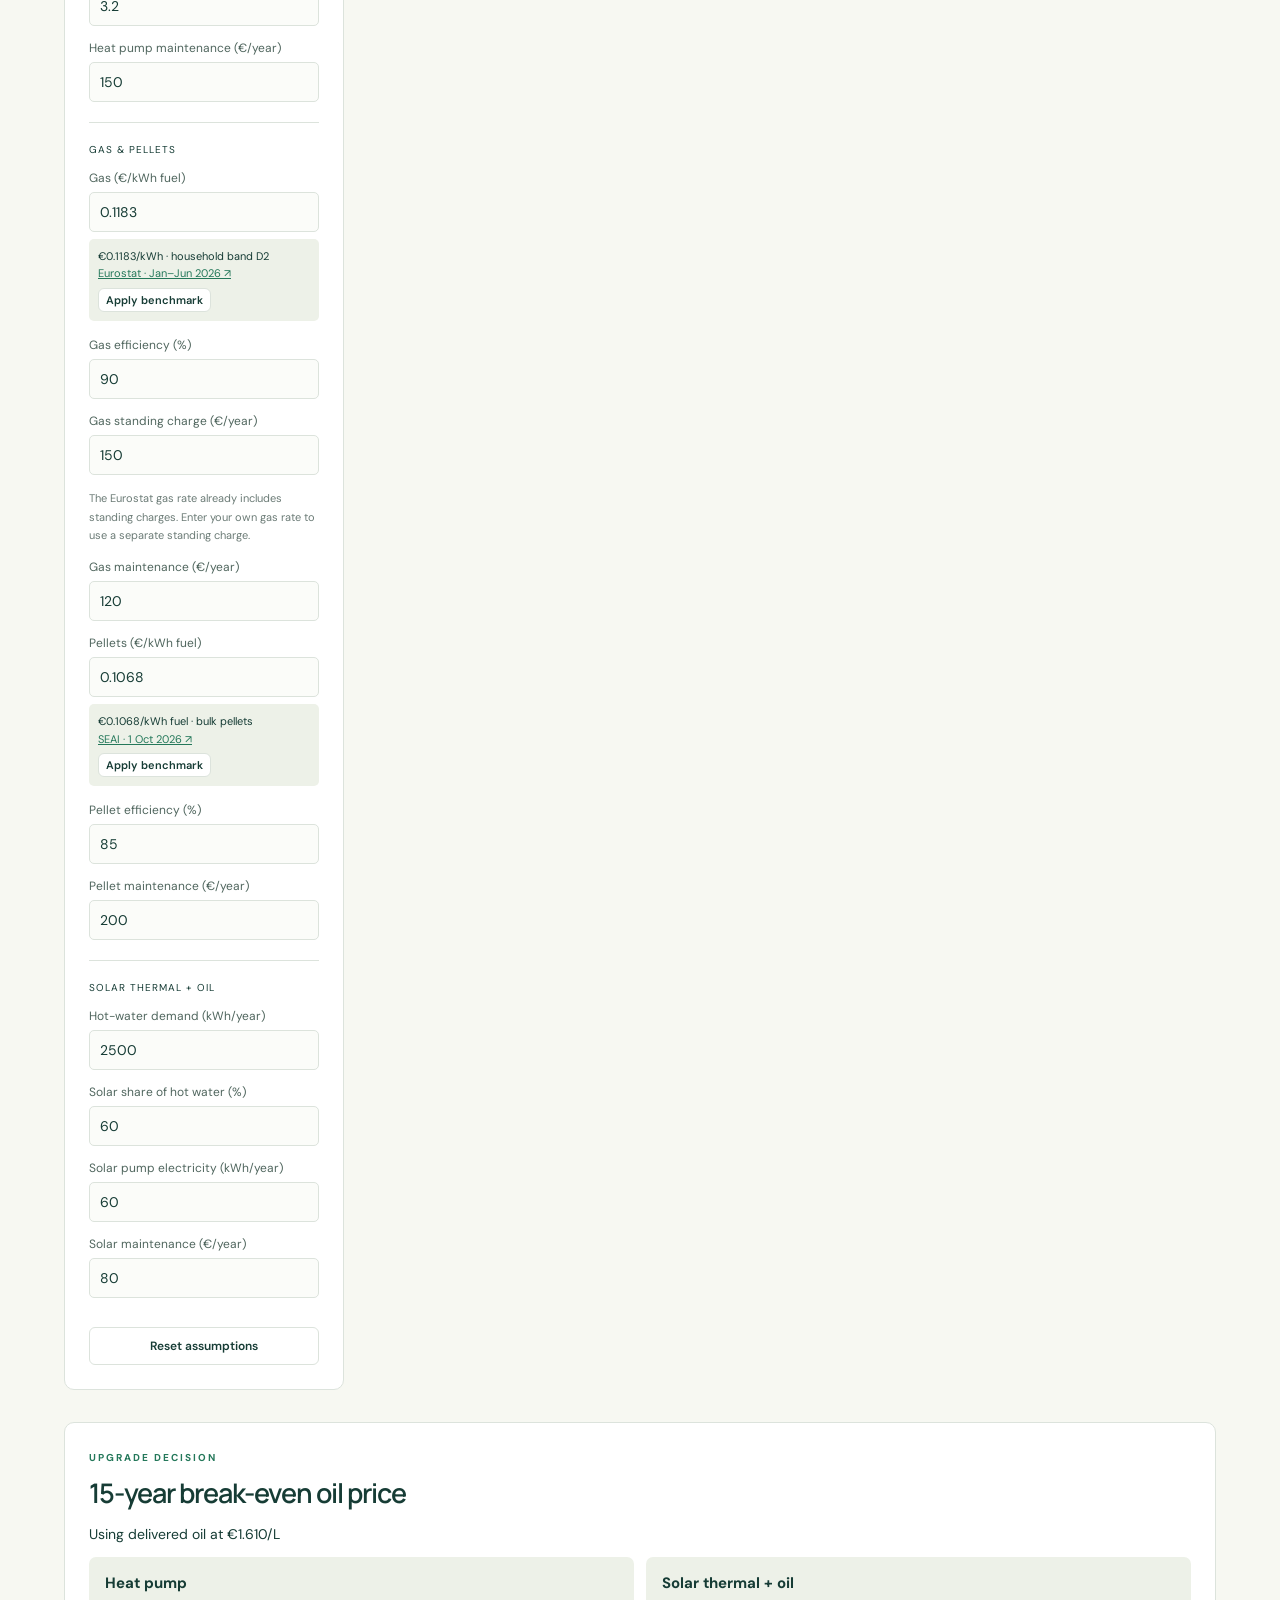
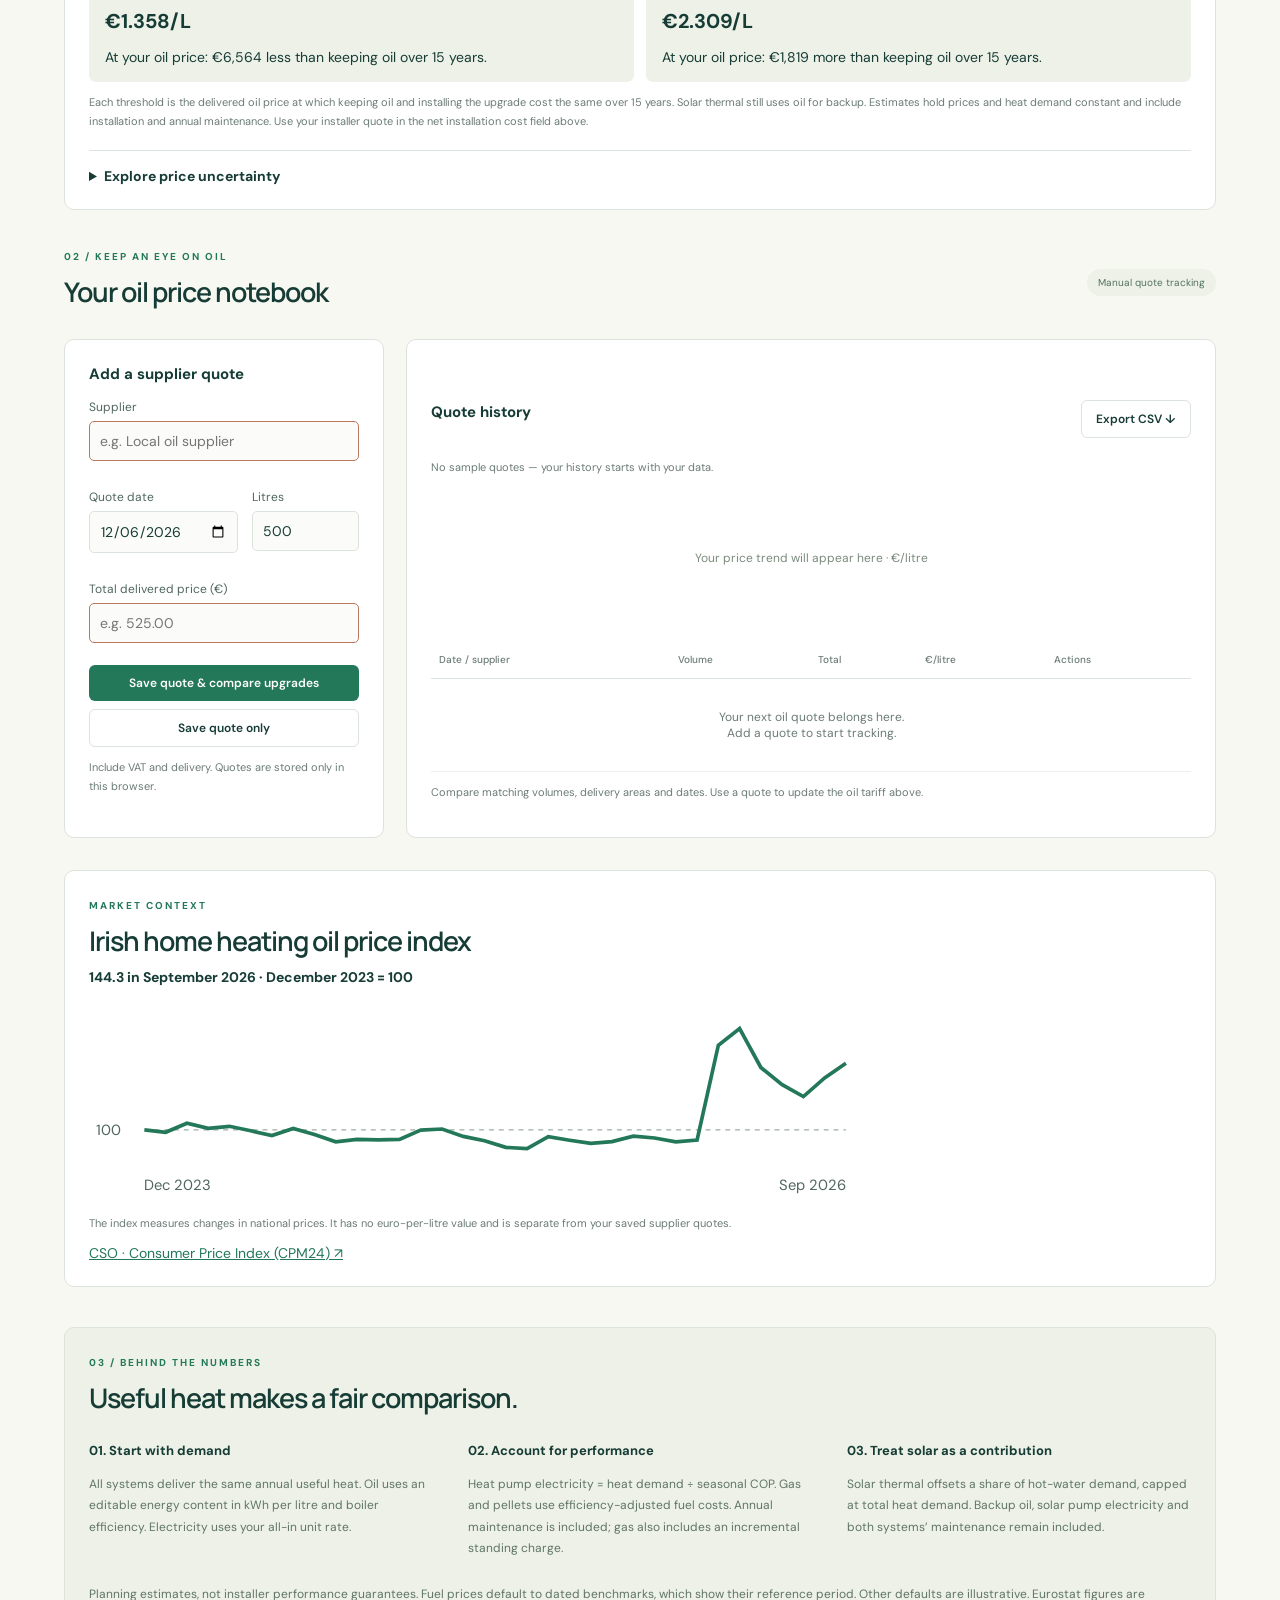
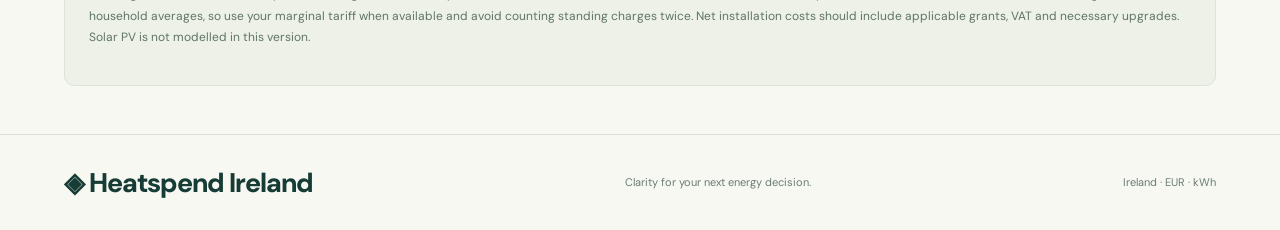
==== commit 164eced5: "Start fuel prices from dated benchmarks The default oil price (EUR 1.05/L) was well below current de" ====
--- a/docs/index.html
+++ b/docs/index.html
@@ -1,4 +1,4 @@
-<!doctype html><html lang="en"><head><meta charset="UTF-8"><meta name="viewport" content="width=device-width,initial-scale=1"><title>Heatspend Ireland — Home heating, understood</title><link rel="stylesheet" href="style.css"></head><body><header><a class="brand" href="#">◈ Heatspend <span>IRELAND</span></a><nav><a href="#compare">Compare heating</a><a href="#tracker">Oil price tracker</a><a href="heating-oil.html">Heating oil prices ↗</a><a href="#method">How it works ↗</a></nav><span class="local">● Saved on this device</span></header><main><div class="eyebrow">YOUR HOME. YOUR ENERGY. YOUR CHOICE.</div><section class="hero"><div><h1>A warmer home.<br><em>A clearer picture.</em></h1><p>Understand what your heating really costs. Compare oil with heat pumps, solar and more — using your own numbers.</p></div><div class="hero-note"><span>MADE FOR IRISH HOMES</span><div class="house">⌂ <span>☀</span></div><p>Small changes.<br>Long-term savings.</p></div></section><div class="notice">ⓘ Start with illustrative assumptions. Apply a dated benchmark or enter your own tariffs and installer quotes. Benchmarks are national reference values. Your delivered quote may differ.</div><section id="compare"><div class="section-head"><div><span class="eyebrow">01 / THE BIG PICTURE</span><h2>Compare your heating options</h2></div><button id="export">Export comparison ↗</button></div><div class="workspace"><aside class="panel"><h3>Your home & tariffs</h3><p class="muted">Change an assumption to update every result.</p><div id="fields"></div><button class="reset" id="reset">Reset assumptions</button></aside><div><div class="metrics"><div><span>Annual useful heat</span><strong id="heat"></strong><small>Space heating + hot water</small></div><div><span>Oil baseline / year</span><strong id="baseline"></strong><small>Fuel + annual maintenance</small></div><div class="green"><span>Lowest running cost</span><strong id="winner"></strong><small id="saving"></small></div></div><div class="panel results"><div class="section-head"><h3>Annual running costs</h3><span class="tag">Same heat demand</span></div><div id="bars"></div><p class="muted">Solar thermal is modelled as a contribution to hot water, with oil supplying the remaining heat.</p></div><div class="panel table-wrap"><h3>The longer view</h3><table><thead><tr><th>Heating method</th><th>Net install € <small>editable</small></th><th>Annual cost</th><th>Payback vs oil</th><th>15-year total</th></tr></thead><tbody id="table"></tbody></table><p class="muted">Simple payback uses net installation cost ÷ annual savings. Oil assumes you keep your existing boiler. No inflation, finance or replacements included.</p></div></div></div></section><section class="panel index-panel" id="upgrade-decision" aria-labelledby="upgrade-title">
+<!doctype html><html lang="en"><head><meta charset="UTF-8"><meta name="viewport" content="width=device-width,initial-scale=1"><title>Heatspend Ireland — Home heating, understood</title><link rel="stylesheet" href="style.css"></head><body><header><a class="brand" href="#">◈ Heatspend <span>IRELAND</span></a><nav><a href="#compare">Compare heating</a><a href="#tracker">Oil price tracker</a><a href="heating-oil.html">Heating oil prices ↗</a><a href="#method">How it works ↗</a></nav><span class="local">● Saved on this device</span></header><main><div class="eyebrow">YOUR HOME. YOUR ENERGY. YOUR CHOICE.</div><section class="hero"><div><h1>A warmer home.<br><em>A clearer picture.</em></h1><p>Understand what your heating really costs. Compare oil with heat pumps, solar and more — using your own numbers.</p></div><div class="hero-note"><span>MADE FOR IRISH HOMES</span><div class="house">⌂ <span>☀</span></div><p>Small changes.<br>Long-term savings.</p></div></section><div class="notice">ⓘ Fuel prices start from dated national benchmarks. Enter your own tariffs and installer quotes for a closer estimate. Benchmarks are national reference values. Your delivered quote may differ.</div><section id="compare"><div class="section-head"><div><span class="eyebrow">01 / THE BIG PICTURE</span><h2>Compare your heating options</h2></div><button id="export">Export comparison ↗</button></div><div class="workspace"><aside class="panel"><h3>Your home & tariffs</h3><p class="muted">Change an assumption to update every result.</p><div id="fields"></div><button class="reset" id="reset">Reset assumptions</button></aside><div><div class="metrics"><div><span>Annual useful heat</span><strong id="heat"></strong><small>Space heating + hot water</small></div><div><span>Oil baseline / year</span><strong id="baseline"></strong><small>Fuel + annual maintenance</small></div><div class="green"><span>Lowest running cost</span><strong id="winner"></strong><small id="saving"></small></div></div><div class="panel results"><div class="section-head"><h3>Annual running costs</h3><span class="tag">Same heat demand</span></div><div id="bars"></div><p class="muted">Solar thermal is modelled as a contribution to hot water, with oil supplying the remaining heat.</p></div><div class="panel table-wrap"><h3>The longer view</h3><table><thead><tr><th>Heating method</th><th>Net install € <small>editable</small></th><th>Annual cost</th><th>Payback vs oil</th><th>15-year total</th></tr></thead><tbody id="table"></tbody></table><p class="muted">Simple payback uses net installation cost ÷ annual savings. Oil assumes you keep your existing boiler. No inflation, finance or replacements included.</p></div></div></div></section><section class="panel index-panel" id="upgrade-decision" aria-labelledby="upgrade-title">
   <span class="eyebrow">UPGRADE DECISION</span>
   <h2 id="upgrade-title" tabindex="-1">15-year break-even oil price</h2>
   <p id="upgrade-oil"></p>
@@ -23,4 +23,4 @@
     aria-label="CSO monthly home heating oil price index, December 2023 to September 2026. Latest value 144.3, with December 2023 equal to 100."></svg>
   <p class="muted">The index measures changes in national prices. It has no euro-per-litre value and is separate from your saved supplier quotes.</p>
   <a href="https://data.cso.ie/table/CPM24" target="_blank" rel="noopener">CSO · Consumer Price Index (CPM24) ↗</a>
-</section><section class="panel method" id="method"><span class="eyebrow">03 / BEHIND THE NUMBERS</span><h2>Useful heat makes a fair comparison.</h2><div class="method-grid"><div><h3>01. Start with demand</h3><p>All systems deliver the same annual useful heat. Oil uses an editable energy content in kWh per litre and boiler efficiency. Electricity uses your all-in unit rate.</p></div><div><h3>02. Account for performance</h3><p>Heat pump electricity = heat demand ÷ seasonal COP. Gas and pellets use efficiency-adjusted fuel costs. Annual maintenance is included; gas also includes an incremental standing charge.</p></div><div><h3>03. Treat solar as a contribution</h3><p>Solar thermal offsets a share of hot-water demand, capped at total heat demand. Backup oil, solar pump electricity and both systems’ maintenance remain included.</p></div></div><p class="muted">Planning estimates, not installer performance guarantees. Defaults are illustrative. Optional benchmarks show their reference period. Eurostat figures are household averages, so use your marginal tariff when available and avoid counting standing charges twice. Net installation costs should include applicable grants, VAT and necessary upgrades. Solar PV is not modelled in this version.</p></section></main><footer><a class="brand" href="#">◈ Heatspend Ireland</a><span>Clarity for your next energy decision.</span><span>Ireland · EUR · kWh</span></footer><div id="toast" role="status"></div><script src="benchmarks.js"></script><script src="price-scenarios.js"></script><script src="app.js"></script><script src="uncertainty.js"></script></body></html>
+</section><section class="panel method" id="method"><span class="eyebrow">03 / BEHIND THE NUMBERS</span><h2>Useful heat makes a fair comparison.</h2><div class="method-grid"><div><h3>01. Start with demand</h3><p>All systems deliver the same annual useful heat. Oil uses an editable energy content in kWh per litre and boiler efficiency. Electricity uses your all-in unit rate.</p></div><div><h3>02. Account for performance</h3><p>Heat pump electricity = heat demand ÷ seasonal COP. Gas and pellets use efficiency-adjusted fuel costs. Annual maintenance is included; gas also includes an incremental standing charge.</p></div><div><h3>03. Treat solar as a contribution</h3><p>Solar thermal offsets a share of hot-water demand, capped at total heat demand. Backup oil, solar pump electricity and both systems’ maintenance remain included.</p></div></div><p class="muted">Planning estimates, not installer performance guarantees. Fuel prices default to dated benchmarks, which show their reference period. Other defaults are illustrative. Eurostat figures are household averages, so use your marginal tariff when available and avoid counting standing charges twice. Net installation costs should include applicable grants, VAT and necessary upgrades. Solar PV is not modelled in this version.</p></section></main><footer><a class="brand" href="#">◈ Heatspend Ireland</a><span>Clarity for your next energy decision.</span><span>Ireland · EUR · kWh</span></footer><div id="toast" role="status"></div><script src="benchmarks.js"></script><script src="price-scenarios.js"></script><script src="app.js"></script><script src="uncertainty.js"></script></body></html>
